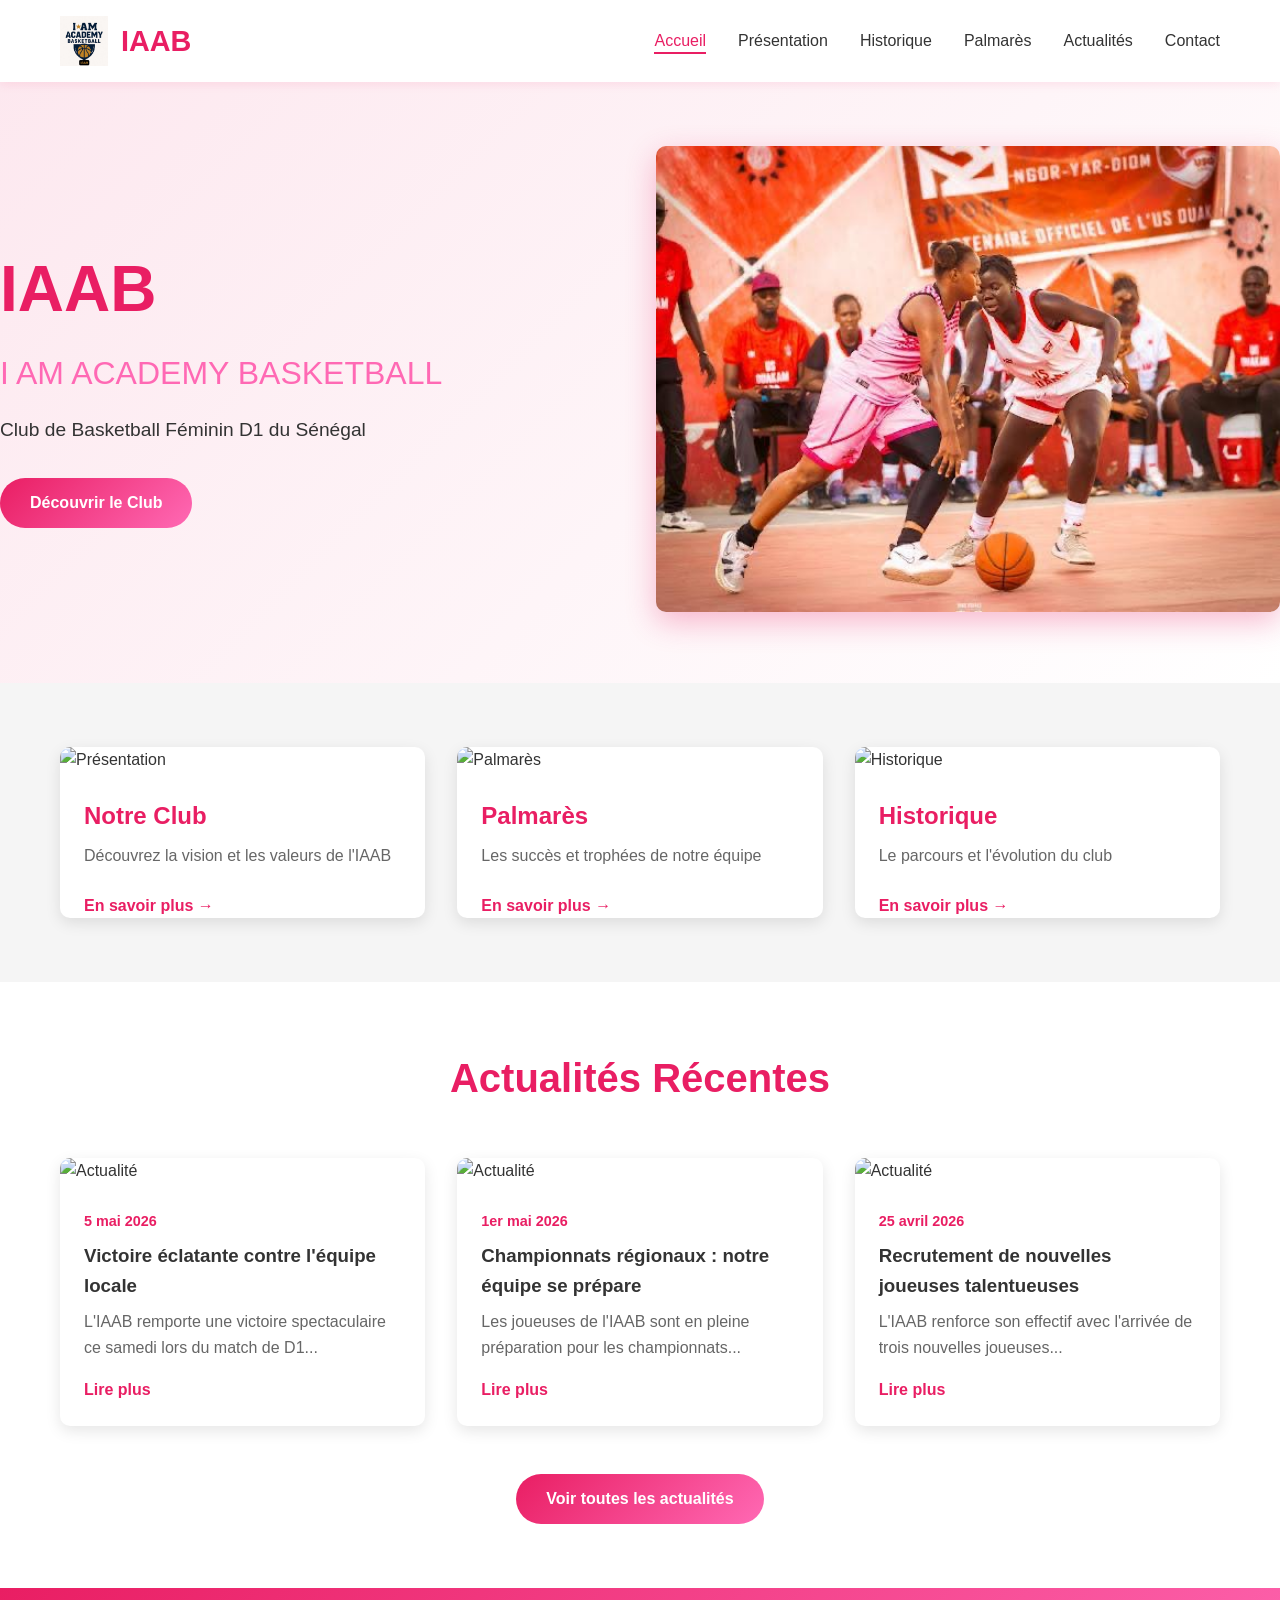
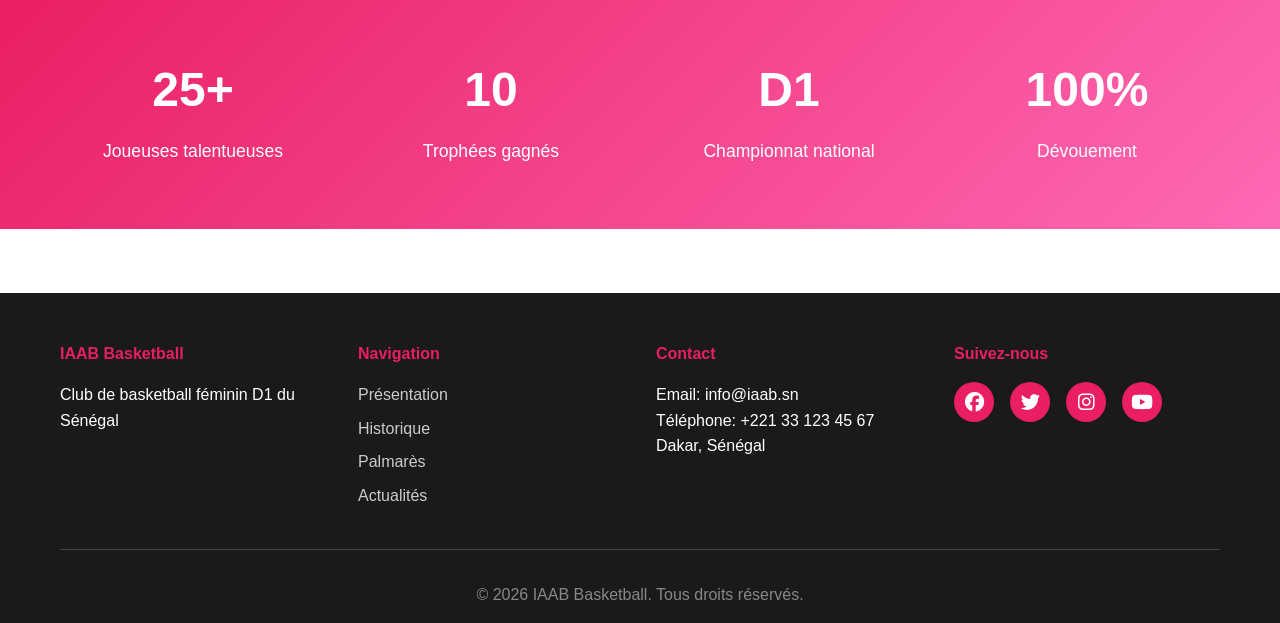
==== index.html @ fb7c8431 "premier commit" ====
<!DOCTYPE html>
<html lang="fr">
<head>
    <meta charset="UTF-8">
    <meta name="viewport" content="width=device-width, initial-scale=1.0">
    <title>IAAB - I AM ACADEMY BASKETBALL | Club D1 Féminin Sénégal</title>
    <link rel="stylesheet" href="styles.css">
    <link rel="stylesheet" href="https://cdnjs.cloudflare.com/ajax/libs/font-awesome/6.4.0/css/all.min.css">
</head>
<body>
    <!-- Navigation -->
    <nav class="navbar">
        <div class="container nav-container">
            <div class="logo">
                
                <img src="logo.jpg" alt="Basketball féminin">
                <span>IAAB</span>
            </div>
            <ul class="nav-menu">
                <li><a href="index.html" class="active">Accueil</a></li>
                <li><a href="presentation.html">Présentation</a></li>
                <li><a href="historique.html">Historique</a></li>
                <li><a href="palmares.html">Palmarès</a></li>
                <li><a href="actualites.html">Actualités</a></li>
                <li><a href="contact.html">Contact</a></li>
            </ul>
            <div class="hamburger">
                <span></span>
                <span></span>
                <span></span>
            </div>
        </div>
    </nav>

    <!-- Hero Section -->
    <section class="hero">
        <div class="hero-content">
            <h1>IAAB</h1>
            <h2>I AM ACADEMY BASKETBALL</h2>
            <p>Club de Basketball Féminin D1 du Sénégal</p>
            <a href="presentation.html" class="cta-button">Découvrir le Club</a>
        </div>
        <div class="hero-image">
            <img src="image1.jpg" alt="Basketball féminin">
        </div>
    </section>

    <!-- Featured Sections -->
    <section class="featured">
        <div class="container">
            <div class="featured-grid">
                <div class="featured-card">
                    <img src="https://images.unsplash.com/photo-1570498319843-5ebf922a5d91?w=400&h=300&fit=crop" alt="Présentation">
                    <h3>Notre Club</h3>
                    <p>Découvrez la vision et les valeurs de l'IAAB</p>
                    <a href="presentation.html">En savoir plus →</a>
                </div>
                <div class="featured-card">
                    <img src="https://images.unsplash.com/photo-1461344755519-15cda519c87f?w=400&h=300&fit=crop" alt="Palmarès">
                    <h3>Palmarès</h3>
                    <p>Les succès et trophées de notre équipe</p>
                    <a href="palmares.html">En savoir plus →</a>
                </div>
                <div class="featured-card">
                    <img src="https://images.unsplash.com/photo-1534438327276-14e5300c3a48?w=400&h=300&fit=crop" alt="Historique">
                    <h3>Historique</h3>
                    <p>Le parcours et l'évolution du club</p>
                    <a href="historique.html">En savoir plus →</a>
                </div>
            </div>
        </div>
    </section>

    <!-- Latest News -->
    <section class="news-preview">
        <div class="container">
            <h2>Actualités Récentes</h2>
            <div class="news-grid">
                <article class="news-item">
                    <img src="https://images.unsplash.com/photo-1516575334481-f410b4769d5c?w=400&h=250&fit=crop" alt="Actualité">
                    <div class="news-content">
                        <span class="news-date">5 mai 2026</span>
                        <h3>Victoire éclatante contre l'équipe locale</h3>
                        <p>L'IAAB remporte une victoire spectaculaire ce samedi lors du match de D1...</p>
                        <a href="actualites.html">Lire plus</a>
                    </div>
                </article>
                <article class="news-item">
                    <img src="https://images.unsplash.com/photo-1516575488500-9c4ff6a7fdb0?w=400&h=250&fit=crop" alt="Actualité">
                    <div class="news-content">
                        <span class="news-date">1er mai 2026</span>
                        <h3>Championnats régionaux : notre équipe se prépare</h3>
                        <p>Les joueuses de l'IAAB sont en pleine préparation pour les championnats...</p>
                        <a href="actualites.html">Lire plus</a>
                    </div>
                </article>
                <article class="news-item">
                    <img src="https://images.unsplash.com/photo-1514432324607-2e467f4af445?w=400&h=250&fit=crop" alt="Actualité">
                    <div class="news-content">
                        <span class="news-date">25 avril 2026</span>
                        <h3>Recrutement de nouvelles joueuses talentueuses</h3>
                        <p>L'IAAB renforce son effectif avec l'arrivée de trois nouvelles joueuses...</p>
                        <a href="actualites.html">Lire plus</a>
                    </div>
                </article>
            </div>
            <div class="view-all">
                <a href="actualites.html" class="cta-button">Voir toutes les actualités</a>
            </div>
        </div>
    </section>

    <!-- Stats Section -->
    <section class="stats">
        <div class="container">
            <div class="stats-grid">
                <div class="stat-item">
                    <h3>25+</h3>
                    <p>Joueuses talentueuses</p>
                </div>
                <div class="stat-item">
                    <h3>10</h3>
                    <p>Trophées gagnés</p>
                </div>
                <div class="stat-item">
                    <h3>D1</h3>
                    <p>Championnat national</p>
                </div>
                <div class="stat-item">
                    <h3>100%</h3>
                    <p>Dévouement</p>
                </div>
            </div>
        </div>
    </section>

    <!-- Footer -->
    <footer class="footer">
        <div class="container">
            <div class="footer-content">
                <div class="footer-section">
                    <h4>IAAB Basketball</h4>
                    <p>Club de basketball féminin D1 du Sénégal</p>
                </div>
                <div class="footer-section">
                    <h4>Navigation</h4>
                    <ul>
                        <li><a href="presentation.html">Présentation</a></li>
                        <li><a href="historique.html">Historique</a></li>
                        <li><a href="palmares.html">Palmarès</a></li>
                        <li><a href="actualites.html">Actualités</a></li>
                    </ul>
                </div>
                <div class="footer-section">
                    <h4>Contact</h4>
                    <p>Email: info@iaab.sn</p>
                    <p>Téléphone: +221 33 123 45 67</p>
                    <p>Dakar, Sénégal</p>
                </div>
                <div class="footer-section">
                    <h4>Suivez-nous</h4>
                    <div class="social-links">
                        <a href="#"><i class="fab fa-facebook"></i></a>
                        <a href="#"><i class="fab fa-twitter"></i></a>
                        <a href="#"><i class="fab fa-instagram"></i></a>
                        <a href="#"><i class="fab fa-youtube"></i></a>
                    </div>
                </div>
            </div>
            <div class="footer-bottom">
                <p>&copy; 2026 IAAB Basketball. Tous droits réservés.</p>
            </div>
        </div>
    </footer>

    <script src="script.js"></script>
</body>
</html>
---- styles.css ----
* {
    margin: 0;
    padding: 0;
    box-sizing: border-box;
}

:root {
    --primary-color: #E91E63;
    --secondary-color: #FF69B4;
    --dark-color: #1a1a1a;
    --light-color: #f5f5f5;
    --white: #ffffff;
    --text-color: #333;
}

body {
    font-family: 'Segoe UI', Tahoma, Geneva, Verdana, sans-serif;
    line-height: 1.6;
    color: var(--text-color);
    background-color: var(--white);
}

html {
    scroll-behavior: smooth;
}

.container {
    max-width: 1200px;
    margin: 0 auto;
    padding: 0 20px;
}

/* Navigation */
.navbar {
    background: var(--white);
    padding: 1rem 0;
    box-shadow: 0 2px 10px rgba(233, 30, 99, 0.1);
    position: sticky;
    top: 0;
    z-index: 1000;
}

.nav-container {
    display: flex;
    justify-content: space-between;
    align-items: center;
}

.logo {
    display: flex;
    align-items: center;
    gap: 0.8rem;
    font-size: 1.8rem;
    font-weight: bold;
    color: var(--primary-color);
}

.logo i {
    font-size: 2.8rem;
}

.logo img {
    height: 50px;
    width: auto;
}

.nav-menu {
    display: flex;
    list-style: none;
    gap: 2rem;
}

.nav-menu a {
    text-decoration: none;
    color: var(--text-color);
    font-weight: 500;
    transition: color 0.3s;
    position: relative;
}

.nav-menu a:hover,
.nav-menu a.active {
    color: var(--primary-color);
}

.nav-menu a::after {
    content: '';
    position: absolute;
    bottom: -5px;
    left: 0;
    width: 0;
    height: 2px;
    background: var(--primary-color);
    transition: width 0.3s;
}

.nav-menu a:hover::after,
.nav-menu a.active::after {
    width: 100%;
}

.hamburger {
    display: none;
    flex-direction: column;
    cursor: pointer;
}

.hamburger span {
    width: 25px;
    height: 3px;
    background: var(--primary-color);
    margin: 5px 0;
    transition: 0.3s;
}

/* Hero Section */
.hero {
    display: grid;
    grid-template-columns: 1fr 1fr;
    gap: 2rem;
    align-items: center;
    padding: 4rem 0;
    background: linear-gradient(135deg, rgba(233, 30, 99, 0.1) 0%, rgba(255, 255, 255, 1) 100%);
    min-height: 600px;
}

.hero-content h1 {
    font-size: 4rem;
    color: var(--primary-color);
    margin-bottom: 0.5rem;
}

.hero-content h2 {
    font-size: 2rem;
    color: var(--secondary-color);
    margin-bottom: 1rem;
    font-weight: 300;
}

.hero-content p {
    font-size: 1.2rem;
    color: var(--text-color);
    margin-bottom: 2rem;
}

.hero-image img {
    width: 100%;
    height: auto;
    border-radius: 10px;
    box-shadow: 0 10px 30px rgba(233, 30, 99, 0.3);
}

.cta-button {
    display: inline-block;
    padding: 12px 30px;
    background: linear-gradient(135deg, var(--primary-color), var(--secondary-color));
    color: var(--white);
    text-decoration: none;
    border-radius: 50px;
    font-weight: bold;
    transition: transform 0.3s, box-shadow 0.3s;
    border: none;
    cursor: pointer;
}

.cta-button:hover {
    transform: translateY(-3px);
    box-shadow: 0 10px 25px rgba(233, 30, 99, 0.4);
}

/* Featured Section */
.featured {
    padding: 4rem 0;
    background-color: var(--light-color);
}

.featured-grid {
    display: grid;
    grid-template-columns: repeat(auto-fit, minmax(300px, 1fr));
    gap: 2rem;
}

.featured-card {
    background: var(--white);
    border-radius: 10px;
    overflow: hidden;
    box-shadow: 0 5px 15px rgba(0, 0, 0, 0.1);
    transition: transform 0.3s, box-shadow 0.3s;
}

.featured-card:hover {
    transform: translateY(-10px);
    box-shadow: 0 15px 30px rgba(233, 30, 99, 0.2);
}

.featured-card img {
    width: 100%;
    height: 250px;
    object-fit: cover;
}

.featured-card h3 {
    padding: 1.5rem 1.5rem 0.5rem;
    color: var(--primary-color);
    font-size: 1.5rem;
}

.featured-card p {
    padding: 0 1.5rem;
    color: #666;
}

.featured-card a {
    display: inline-block;
    padding: 1.5rem 1.5rem 0;
    color: var(--primary-color);
    text-decoration: none;
    font-weight: bold;
    transition: color 0.3s;
}

.featured-card a:hover {
    color: var(--secondary-color);
}

/* News Section */
.news-preview {
    padding: 4rem 0;
}

.news-preview h2 {
    text-align: center;
    font-size: 2.5rem;
    color: var(--primary-color);
    margin-bottom: 3rem;
}

.news-grid {
    display: grid;
    grid-template-columns: repeat(auto-fit, minmax(320px, 1fr));
    gap: 2rem;
    margin-bottom: 3rem;
}

.news-item {
    background: var(--white);
    border-radius: 10px;
    overflow: hidden;
    box-shadow: 0 5px 15px rgba(0, 0, 0, 0.1);
    transition: transform 0.3s;
}

.news-item:hover {
    transform: translateY(-5px);
}

.news-item img {
    width: 100%;
    height: 200px;
    object-fit: cover;
}

.news-content {
    padding: 1.5rem;
}

.news-date {
    color: var(--primary-color);
    font-weight: bold;
    font-size: 0.9rem;
}

.news-item h3 {
    margin: 0.5rem 0;
    color: var(--text-color);
}

.news-item p {
    color: #666;
    margin-bottom: 1rem;
}

.news-item a {
    color: var(--primary-color);
    text-decoration: none;
    font-weight: bold;
    transition: color 0.3s;
}

.news-item a:hover {
    color: var(--secondary-color);
}

.view-all {
    text-align: center;
}

/* Stats Section */
.stats {
    background: linear-gradient(135deg, var(--primary-color), var(--secondary-color));
    color: var(--white);
    padding: 4rem 0;
}

.stats-grid {
    display: grid;
    grid-template-columns: repeat(auto-fit, minmax(200px, 1fr));
    gap: 2rem;
    text-align: center;
}

.stat-item h3 {
    font-size: 3rem;
    margin-bottom: 0.5rem;
}

.stat-item p {
    font-size: 1.1rem;
}

/* Footer */
.footer {
    background: var(--dark-color);
    color: var(--white);
    padding: 3rem 0 1rem;
    margin-top: 4rem;
}

.footer-content {
    display: grid;
    grid-template-columns: repeat(auto-fit, minmax(250px, 1fr));
    gap: 2rem;
    margin-bottom: 2rem;
}

.footer-section h4 {
    color: var(--primary-color);
    margin-bottom: 1rem;
}

.footer-section ul {
    list-style: none;
}

.footer-section ul li {
    margin-bottom: 0.5rem;
}

.footer-section a {
    color: #ccc;
    text-decoration: none;
    transition: color 0.3s;
}

.footer-section a:hover {
    color: var(--primary-color);
}

.social-links {
    display: flex;
    gap: 1rem;
}

.social-links a {
    display: inline-flex;
    align-items: center;
    justify-content: center;
    width: 40px;
    height: 40px;
    background: var(--primary-color);
    border-radius: 50%;
    color: var(--white);
    font-size: 1.2rem;
}

.footer-bottom {
    border-top: 1px solid #444;
    padding-top: 2rem;
    text-align: center;
    color: #888;
}

/* Generic Page Styles */
.page-header {
    background: linear-gradient(135deg, var(--primary-color), var(--secondary-color));
    color: var(--white);
    padding: 4rem 0;
    text-align: center;
}

.page-header h1 {
    font-size: 3rem;
    margin-bottom: 1rem;
}

.page-header p {
    font-size: 1.2rem;
}

.page-content {
    padding: 3rem 0;
    max-width: 1000px;
    margin: 0 auto;
}

.section-title {
    color: var(--primary-color);
    font-size: 2.5rem;
    margin-bottom: 2rem;
    text-align: center;
}

.section-subtitle {
    color: var(--secondary-color);
    font-size: 1.5rem;
    margin: 2rem 0 1rem;
}

/* Contact Form */
.form-group {
    margin-bottom: 1.5rem;
}

.form-group label {
    display: block;
    margin-bottom: 0.5rem;
    color: var(--primary-color);
    font-weight: bold;
}

.form-group input,
.form-group textarea {
    width: 100%;
    padding: 10px 15px;
    border: 2px solid #ddd;
    border-radius: 5px;
    font-family: inherit;
    font-size: 1rem;
    transition: border-color 0.3s;
}

.form-group input:focus,
.form-group textarea:focus {
    outline: none;
    border-color: var(--primary-color);
}

.form-group textarea {
    resize: vertical;
    min-height: 150px;
}

/* Table */
.table {
    width: 100%;
    border-collapse: collapse;
    margin: 2rem 0;
    box-shadow: 0 2px 5px rgba(0, 0, 0, 0.1);
}

.table th {
    background: var(--primary-color);
    color: var(--white);
    padding: 1rem;
    text-align: left;
}

.table td {
    padding: 1rem;
    border-bottom: 1px solid #ddd;
}

.table tr:hover {
    background-color: rgba(233, 30, 99, 0.05);
}

/* Responsive */
@media (max-width: 768px) {
    .hamburger {
        display: flex;
    }

    .nav-menu {
        position: absolute;
        left: -100%;
        top: 70px;
        flex-direction: column;
        background-color: var(--white);
        width: 100%;
        text-align: center;
        transition: 0.3s;
        box-shadow: 0 10px 27px rgba(0, 0, 0, 0.05);
        gap: 0;
    }

    .nav-menu.active {
        left: 0;
    }

    .nav-menu a {
        display: block;
        padding: 2rem 0;
        border-bottom: 1px solid #eee;
    }

    .hero {
        grid-template-columns: 1fr;
        padding: 2rem 0;
    }

    .hero-content h1 {
        font-size: 2.5rem;
    }

    .hero-content h2 {
        font-size: 1.5rem;
    }

    .page-header h1 {
        font-size: 2rem;
    }

    .featured-grid,
    .news-grid,
    .stats-grid {
        grid-template-columns: 1fr;
    }

    .footer-content {
        grid-template-columns: 1fr;
    }
}
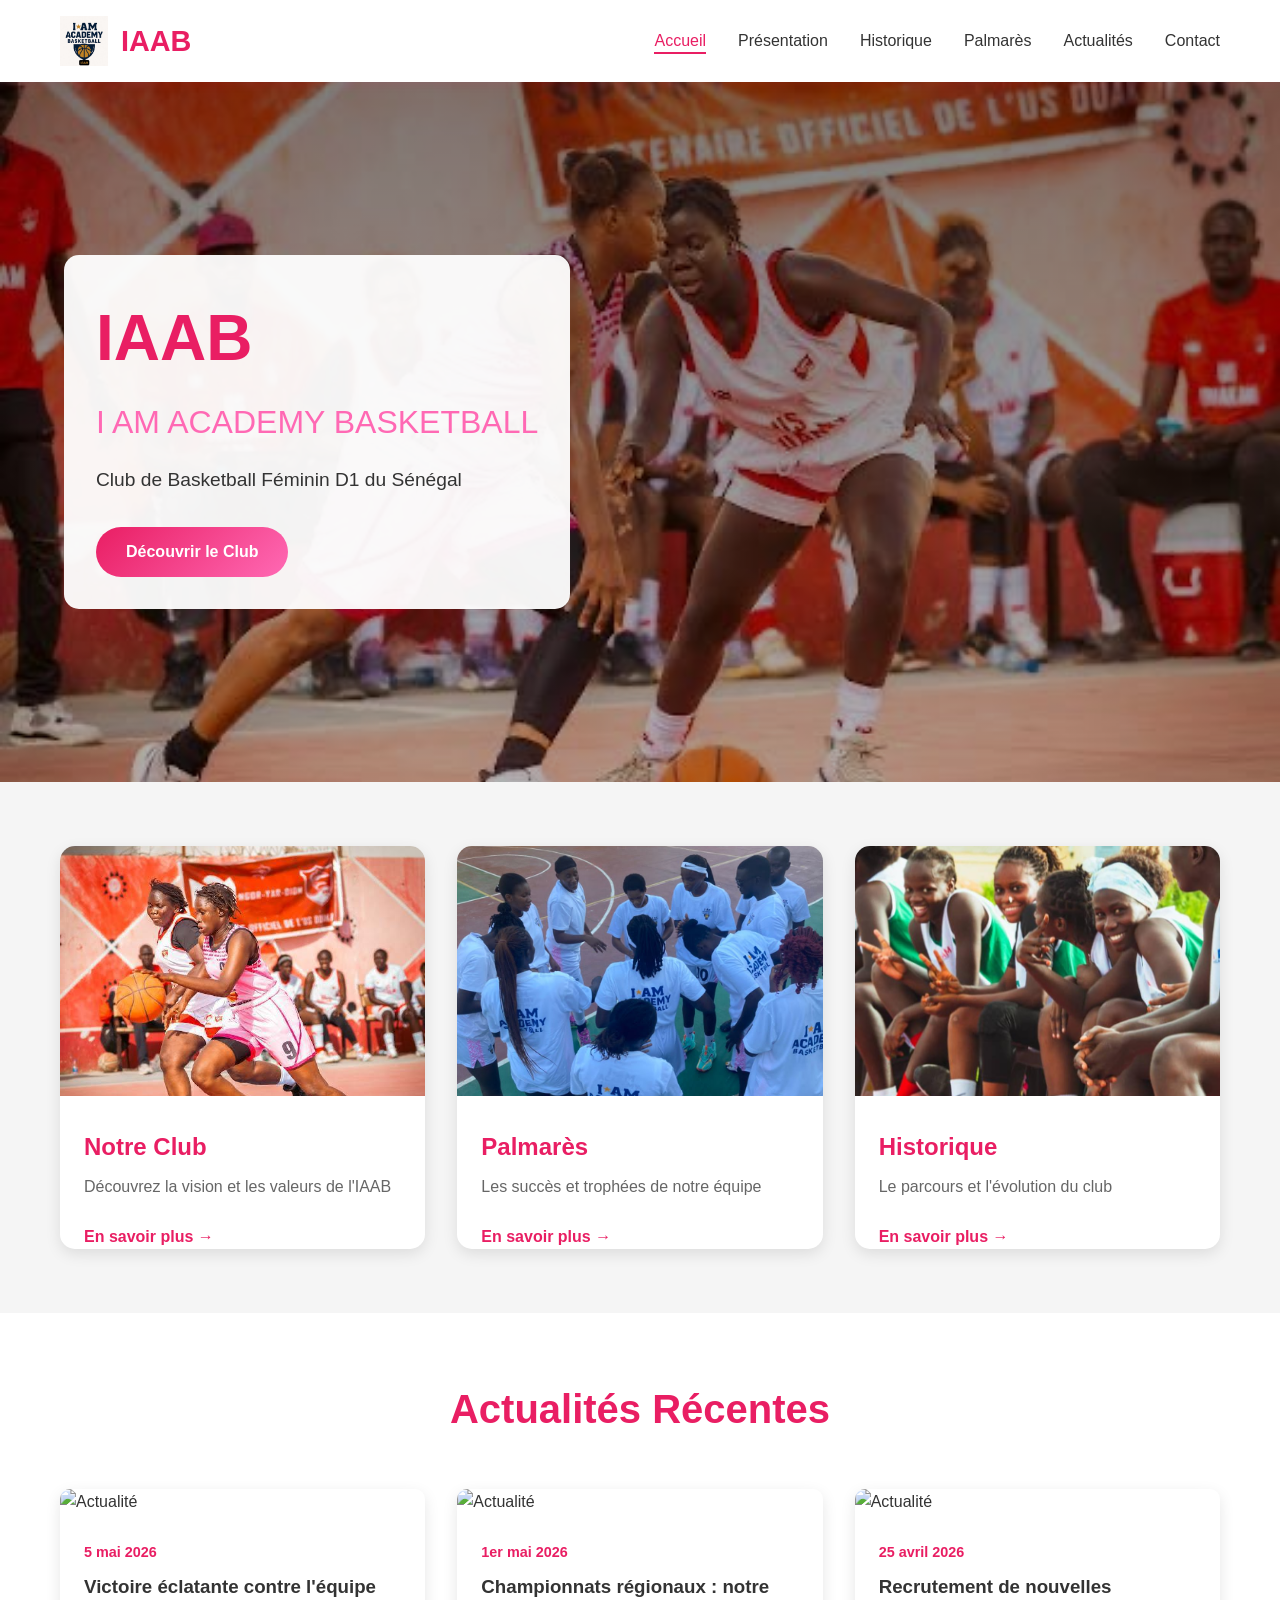
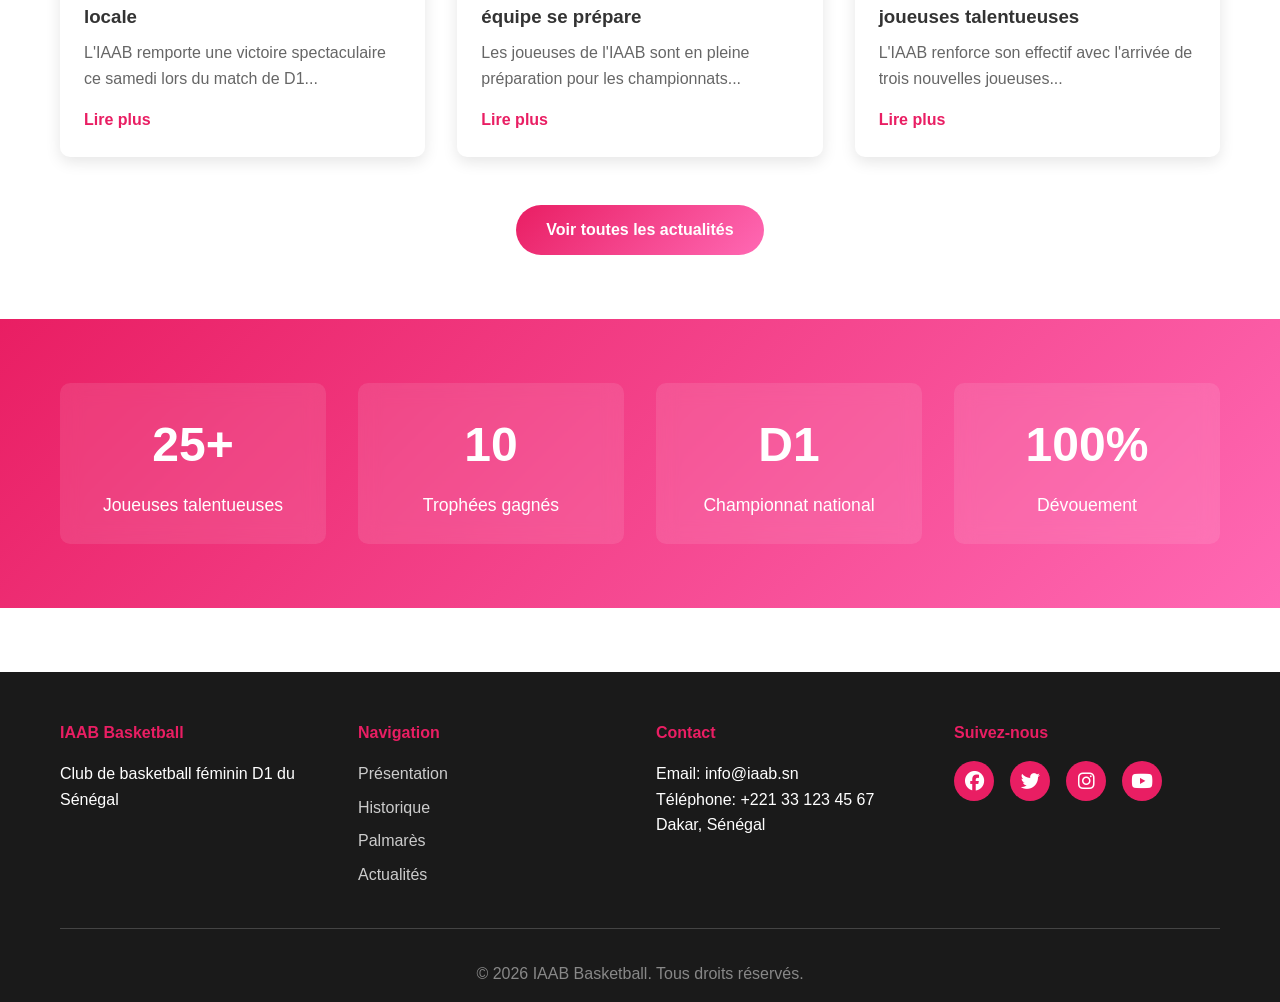
==== commit 4321e343: "premier" ====
--- a/index.html
+++ b/index.html
@@ -9,6 +9,7 @@
 </head>
 <body>
     <!-- Navigation -->
+
     <nav class="navbar">
         <div class="container nav-container">
             <div class="logo">
@@ -40,29 +41,26 @@
             <p>Club de Basketball Féminin D1 du Sénégal</p>
             <a href="presentation.html" class="cta-button">Découvrir le Club</a>
         </div>
-        <div class="hero-image">
-            <img src="image1.jpg" alt="Basketball féminin">
-        </div>
     </section>
 
     <!-- Featured Sections -->
     <section class="featured">
         <div class="container">
             <div class="featured-grid">
-                <div class="featured-card">
-                    <img src="https://images.unsplash.com/photo-1570498319843-5ebf922a5d91?w=400&h=300&fit=crop" alt="Présentation">
+                <div class="featured-card fade-in">
+                    <img src="image3.jpeg" alt="Présentation">
                     <h3>Notre Club</h3>
                     <p>Découvrez la vision et les valeurs de l'IAAB</p>
                     <a href="presentation.html">En savoir plus →</a>
                 </div>
-                <div class="featured-card">
-                    <img src="https://images.unsplash.com/photo-1461344755519-15cda519c87f?w=400&h=300&fit=crop" alt="Palmarès">
+                <div class="featured-card fade-in delay-1">
+                    <img src="image6.jpeg" alt="Palmarès">
                     <h3>Palmarès</h3>
                     <p>Les succès et trophées de notre équipe</p>
                     <a href="palmares.html">En savoir plus →</a>
                 </div>
-                <div class="featured-card">
-                    <img src="https://images.unsplash.com/photo-1534438327276-14e5300c3a48?w=400&h=300&fit=crop" alt="Historique">
+                <div class="featured-card fade-in delay-2">
+                    <img src="image5.jpeg" alt="Historique">
                     <h3>Historique</h3>
                     <p>Le parcours et l'évolution du club</p>
                     <a href="historique.html">En savoir plus →</a>
@@ -74,9 +72,9 @@
     <!-- Latest News -->
     <section class="news-preview">
         <div class="container">
-            <h2>Actualités Récentes</h2>
+            <h2 class="fade-in">Actualités Récentes</h2>
             <div class="news-grid">
-                <article class="news-item">
+                <article class="news-item fade-in">
                     <img src="https://images.unsplash.com/photo-1516575334481-f410b4769d5c?w=400&h=250&fit=crop" alt="Actualité">
                     <div class="news-content">
                         <span class="news-date">5 mai 2026</span>
@@ -85,7 +83,7 @@
                         <a href="actualites.html">Lire plus</a>
                     </div>
                 </article>
-                <article class="news-item">
+                <article class="news-item fade-in delay-1">
                     <img src="https://images.unsplash.com/photo-1516575488500-9c4ff6a7fdb0?w=400&h=250&fit=crop" alt="Actualité">
                     <div class="news-content">
                         <span class="news-date">1er mai 2026</span>
@@ -94,7 +92,7 @@
                         <a href="actualites.html">Lire plus</a>
                     </div>
                 </article>
-                <article class="news-item">
+                <article class="news-item fade-in delay-2">
                     <img src="https://images.unsplash.com/photo-1514432324607-2e467f4af445?w=400&h=250&fit=crop" alt="Actualité">
                     <div class="news-content">
                         <span class="news-date">25 avril 2026</span>
@@ -104,7 +102,7 @@
                     </div>
                 </article>
             </div>
-            <div class="view-all">
+            <div class="view-all fade-in delay-3">
                 <a href="actualites.html" class="cta-button">Voir toutes les actualités</a>
             </div>
         </div>
@@ -114,19 +112,19 @@
     <section class="stats">
         <div class="container">
             <div class="stats-grid">
-                <div class="stat-item">
+                <div class="stat-item fade-in">
                     <h3>25+</h3>
                     <p>Joueuses talentueuses</p>
                 </div>
-                <div class="stat-item">
+                <div class="stat-item fade-in delay-1">
                     <h3>10</h3>
                     <p>Trophées gagnés</p>
                 </div>
-                <div class="stat-item">
+                <div class="stat-item fade-in delay-2">
                     <h3>D1</h3>
                     <p>Championnat national</p>
                 </div>
-                <div class="stat-item">
+                <div class="stat-item fade-in delay-3">
                     <h3>100%</h3>
                     <p>Dévouement</p>
                 </div>
--- a/styles.css
+++ b/styles.css
@@ -11,7 +11,34 @@
     --light-color: #f5f5f5;
     --white: #ffffff;
     --text-color: #333;
-}
+    --transition: all 0.3s ease;
+}
+
+/* Animations */
+@keyframes fadeInUp {
+    from {
+        opacity: 0;
+        transform: translateY(30px);
+    }
+    to {
+        opacity: 1;
+        transform: translateY(0);
+    }
+}
+
+@keyframes float {
+    0%, 100% { transform: translateY(0); }
+    50% { transform: translateY(-10px); }
+}
+
+.fade-in {
+    opacity: 0;
+    animation: fadeInUp 0.8s ease forwards;
+}
+
+.delay-1 { animation-delay: 0.1s; }
+.delay-2 { animation-delay: 0.2s; }
+.delay-3 { animation-delay: 0.3s; }
 
 body {
     font-family: 'Segoe UI', Tahoma, Geneva, Verdana, sans-serif;
@@ -105,29 +132,51 @@
     cursor: pointer;
 }
 
+.hamburger.active span:nth-child(1) {
+    transform: rotate(45deg) translate(5px, 5px);
+}
+
+.hamburger.active span:nth-child(2) {
+    opacity: 0;
+}
+
+.hamburger.active span:nth-child(3) {
+    transform: rotate(-45deg) translate(5px, -5px);
+}
+
 .hamburger span {
     width: 25px;
     height: 3px;
     background: var(--primary-color);
     margin: 5px 0;
-    transition: 0.3s;
+    transition: all 0.3s ease;
 }
 
 /* Hero Section */
 .hero {
-    display: grid;
-    grid-template-columns: 1fr 1fr;
-    gap: 2rem;
+    display: flex;
     align-items: center;
-    padding: 4rem 0;
-    background: linear-gradient(135deg, rgba(233, 30, 99, 0.1) 0%, rgba(255, 255, 255, 1) 100%);
-    min-height: 600px;
+    justify-content: flex-start;
+    padding: 6rem 0;
+    background: linear-gradient(rgba(0, 0, 0, 0.5), rgba(0, 0, 0, 0.3)), url('image1.jpg') center/cover no-repeat;
+    min-height: 700px;
+    position: relative;
+}
+
+.hero-content {
+    max-width: 600px;
+    padding: 2rem;
+    background: rgba(255, 255, 255, 0.95);
+    border-radius: 15px;
+    margin-left: 4rem;
 }
 
 .hero-content h1 {
     font-size: 4rem;
     color: var(--primary-color);
     margin-bottom: 0.5rem;
+    position: relative;
+    z-index: 1;
 }
 
 .hero-content h2 {
@@ -135,12 +184,16 @@
     color: var(--secondary-color);
     margin-bottom: 1rem;
     font-weight: 300;
+    position: relative;
+    z-index: 1;
 }
 
 .hero-content p {
     font-size: 1.2rem;
     color: var(--text-color);
     margin-bottom: 2rem;
+    position: relative;
+    z-index: 1;
 }
 
 .hero-image img {
@@ -182,15 +235,16 @@
 
 .featured-card {
     background: var(--white);
-    border-radius: 10px;
+    border-radius: 15px;
     overflow: hidden;
     box-shadow: 0 5px 15px rgba(0, 0, 0, 0.1);
-    transition: transform 0.3s, box-shadow 0.3s;
+    transition: var(--transition);
+    transform: translateY(0);
 }
 
 .featured-card:hover {
     transform: translateY(-10px);
-    box-shadow: 0 15px 30px rgba(233, 30, 99, 0.2);
+    box-shadow: 0 20px 40px rgba(233, 30, 99, 0.25);
 }
 
 .featured-card img {
@@ -312,10 +366,18 @@
 .stat-item h3 {
     font-size: 3rem;
     margin-bottom: 0.5rem;
+    animation: fadeInUp 1s ease forwards;
 }
 
 .stat-item p {
     font-size: 1.1rem;
+}
+
+.stat-item {
+    padding: 1.5rem;
+    background: rgba(255, 255, 255, 0.1);
+    border-radius: 10px;
+    backdrop-filter: blur(10px);
 }
 
 /* Footer */
@@ -380,6 +442,38 @@
     color: #888;
 }
 
+/* Back to Top Button */
+.back-to-top {
+    position: fixed;
+    bottom: 30px;
+    right: 30px;
+    background: linear-gradient(135deg, var(--primary-color), var(--secondary-color));
+    color: var(--white);
+    width: 50px;
+    height: 50px;
+    border-radius: 50%;
+    display: flex;
+    align-items: center;
+    justify-content: center;
+    text-decoration: none;
+    font-size: 1.2rem;
+    opacity: 0;
+    visibility: hidden;
+    transition: var(--transition);
+    z-index: 1000;
+    box-shadow: 0 5px 15px rgba(233, 30, 99, 0.3);
+}
+
+.back-to-top.active {
+    opacity: 1;
+    visibility: visible;
+}
+
+.back-to-top:hover {
+    transform: translateY(-5px);
+    box-shadow: 0 10px 25px rgba(233, 30, 99, 0.4);
+}
+
 /* Generic Page Styles */
 .page-header {
     background: linear-gradient(135deg, var(--primary-color), var(--secondary-color));
@@ -488,7 +582,7 @@
         background-color: var(--white);
         width: 100%;
         text-align: center;
-        transition: 0.3s;
+        transition: var(--transition);
         box-shadow: 0 10px 27px rgba(0, 0, 0, 0.05);
         gap: 0;
     }
@@ -497,15 +591,34 @@
         left: 0;
     }
 
+    .nav-menu li {
+        opacity: 0;
+        transform: translateY(-20px);
+        transition: var(--transition);
+    }
+
+    .nav-menu.active li {
+        opacity: 1;
+        transform: translateY(0);
+    }
+
+    .nav-menu.active li:nth-child(1) { transition-delay: 0.1s; }
+    .nav-menu.active li:nth-child(2) { transition-delay: 0.15s; }
+    .nav-menu.active li:nth-child(3) { transition-delay: 0.2s; }
+    .nav-menu.active li:nth-child(4) { transition-delay: 0.25s; }
+    .nav-menu.active li:nth-child(5) { transition-delay: 0.3s; }
+    .nav-menu.active li:nth-child(6) { transition-delay: 0.35s; }
+
     .nav-menu a {
         display: block;
-        padding: 2rem 0;
+        padding: 1.5rem 0;
         border-bottom: 1px solid #eee;
     }
 
     .hero {
         grid-template-columns: 1fr;
         padding: 2rem 0;
+        text-align: center;
     }
 
     .hero-content h1 {
@@ -529,4 +642,12 @@
     .footer-content {
         grid-template-columns: 1fr;
     }
-}
+
+    .stats {
+        padding: 3rem 0;
+    }
+
+    .stat-item h3 {
+        font-size: 2.5rem;
+    }
+}
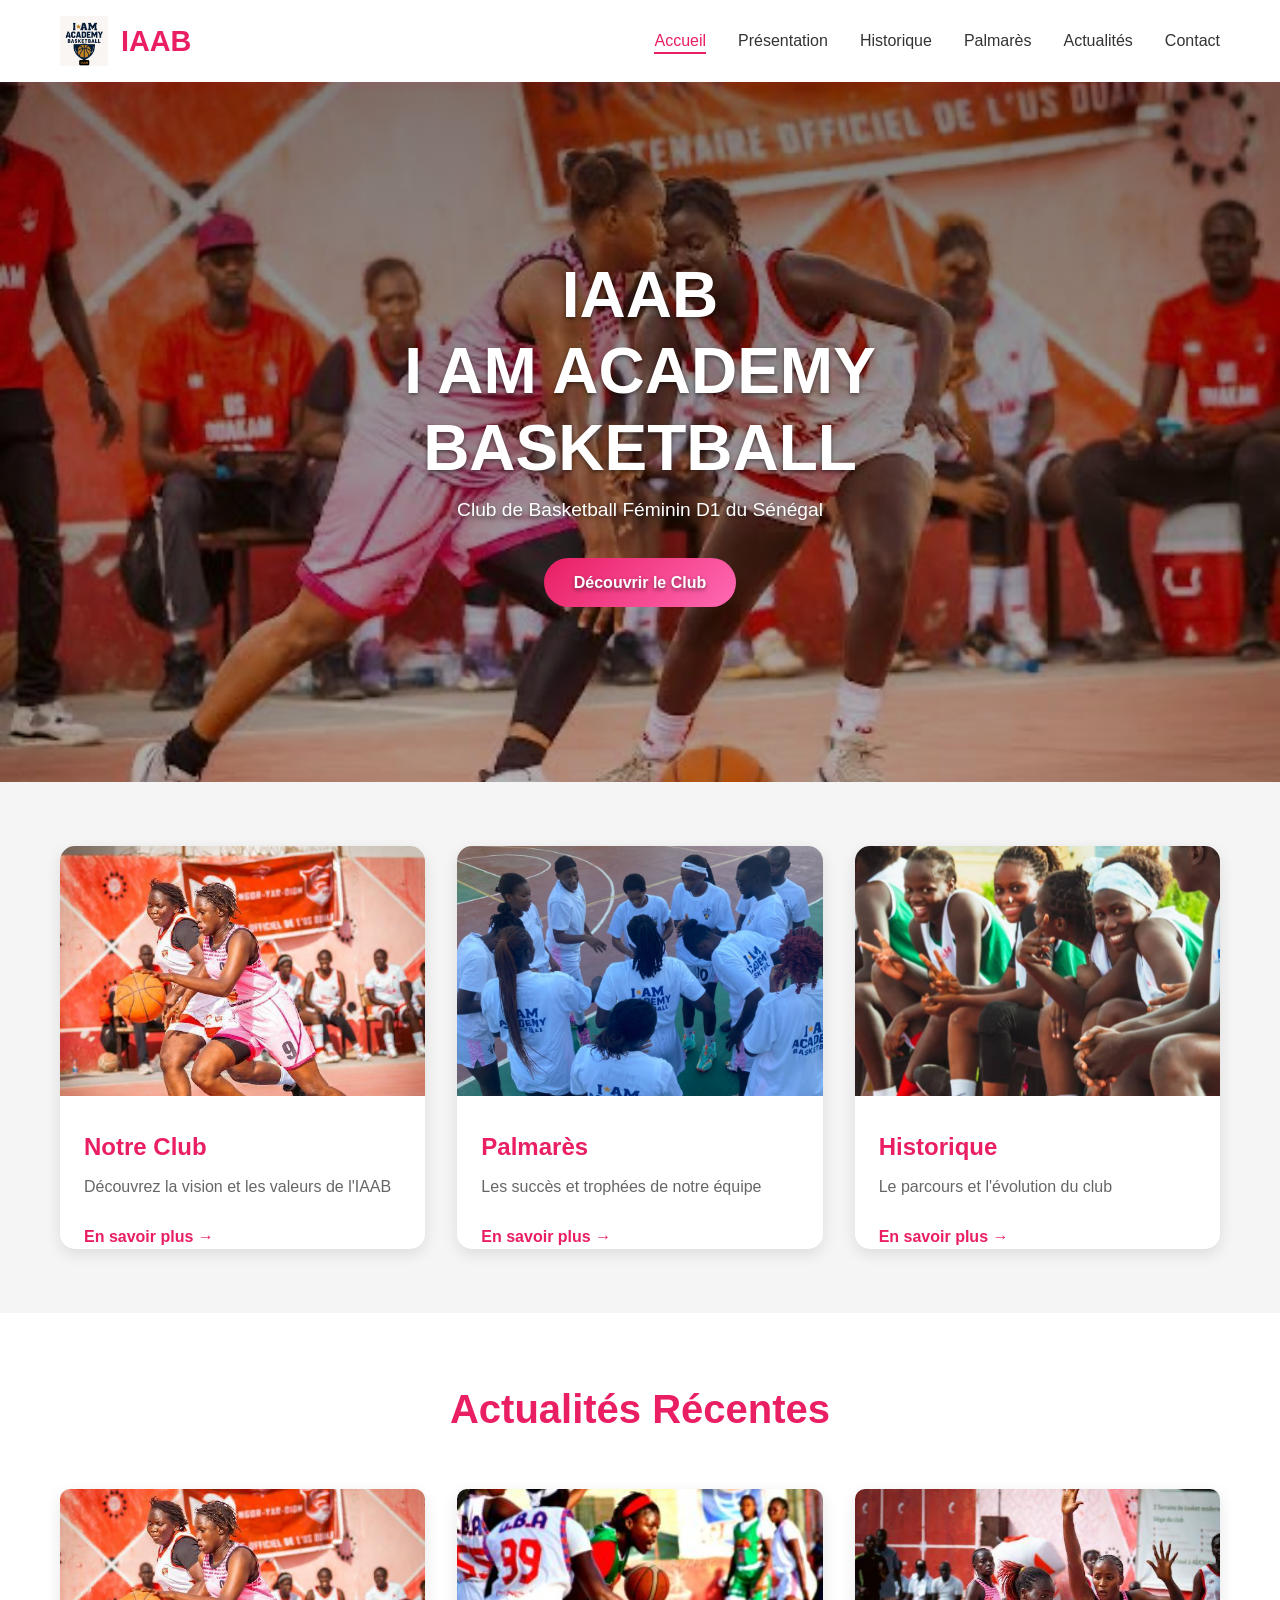
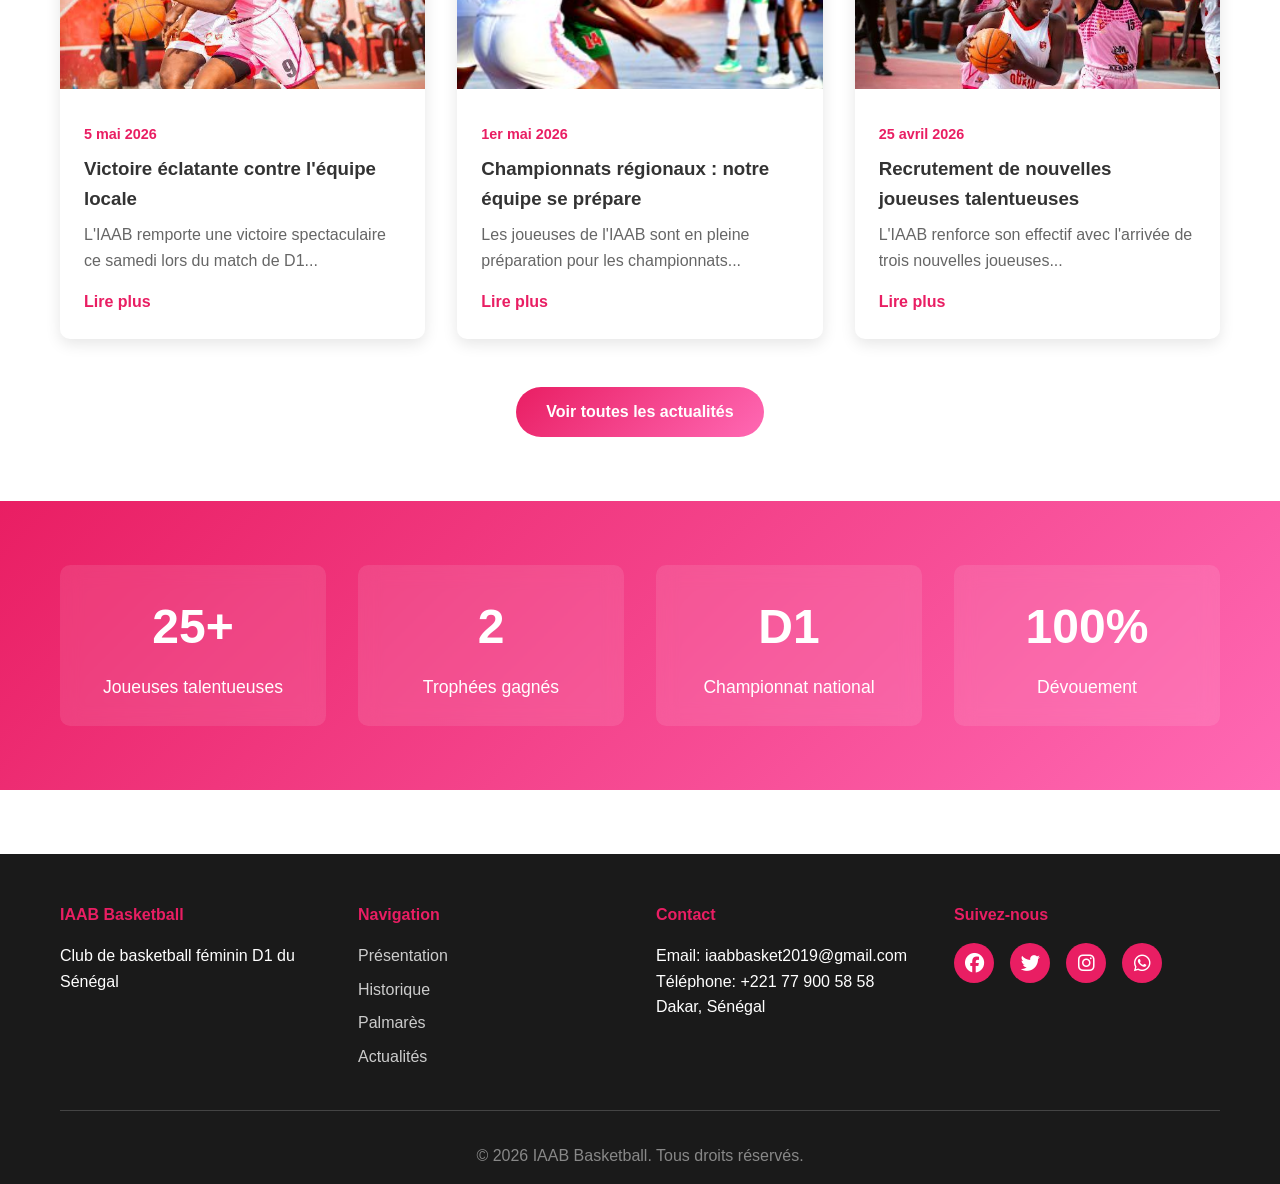
==== commit fa1f82c0: "premieeee" ====
--- a/index.html
+++ b/index.html
@@ -1,10 +1,11 @@
-<!DOCTYPE html>
+﻿<!DOCTYPE html>
 <html lang="fr">
 <head>
     <meta charset="UTF-8">
     <meta name="viewport" content="width=device-width, initial-scale=1.0">
     <title>IAAB - I AM ACADEMY BASKETBALL | Club D1 Féminin Sénégal</title>
     <link rel="stylesheet" href="styles.css">
+    <link rel="icon" type="image/jpeg" href="logo.jpg">
     <link rel="stylesheet" href="https://cdnjs.cloudflare.com/ajax/libs/font-awesome/6.4.0/css/all.min.css">
 </head>
 <body>
@@ -36,8 +37,7 @@
     <!-- Hero Section -->
     <section class="hero">
         <div class="hero-content">
-            <h1>IAAB</h1>
-            <h2>I AM ACADEMY BASKETBALL</h2>
+            <h1 style="font-size: 4rem; color: #fff; text-align: center; line-height: 1.2;">IAAB<br>I AM ACADEMY BASKETBALL</h1>
             <p>Club de Basketball Féminin D1 du Sénégal</p>
             <a href="presentation.html" class="cta-button">Découvrir le Club</a>
         </div>
@@ -75,7 +75,7 @@
             <h2 class="fade-in">Actualités Récentes</h2>
             <div class="news-grid">
                 <article class="news-item fade-in">
-                    <img src="https://images.unsplash.com/photo-1516575334481-f410b4769d5c?w=400&h=250&fit=crop" alt="Actualité">
+                    <img src="image3.jpeg" alt="Actualité">
                     <div class="news-content">
                         <span class="news-date">5 mai 2026</span>
                         <h3>Victoire éclatante contre l'équipe locale</h3>
@@ -84,7 +84,7 @@
                     </div>
                 </article>
                 <article class="news-item fade-in delay-1">
-                    <img src="https://images.unsplash.com/photo-1516575488500-9c4ff6a7fdb0?w=400&h=250&fit=crop" alt="Actualité">
+                    <img src="image8.jpg" alt="Actualité">
                     <div class="news-content">
                         <span class="news-date">1er mai 2026</span>
                         <h3>Championnats régionaux : notre équipe se prépare</h3>
@@ -93,7 +93,7 @@
                     </div>
                 </article>
                 <article class="news-item fade-in delay-2">
-                    <img src="https://images.unsplash.com/photo-1514432324607-2e467f4af445?w=400&h=250&fit=crop" alt="Actualité">
+                    <img src="Image2.jpeg" alt="Actualité">
                     <div class="news-content">
                         <span class="news-date">25 avril 2026</span>
                         <h3>Recrutement de nouvelles joueuses talentueuses</h3>
@@ -117,7 +117,7 @@
                     <p>Joueuses talentueuses</p>
                 </div>
                 <div class="stat-item fade-in delay-1">
-                    <h3>10</h3>
+                    <h3>2</h3>
                     <p>Trophées gagnés</p>
                 </div>
                 <div class="stat-item fade-in delay-2">
@@ -151,8 +151,8 @@
                 </div>
                 <div class="footer-section">
                     <h4>Contact</h4>
-                    <p>Email: info@iaab.sn</p>
-                    <p>Téléphone: +221 33 123 45 67</p>
+                    <p>Email: iaabbasket2019@gmail.com</p>
+                    <p>Téléphone: +221 77 900 58 58</p>
                     <p>Dakar, Sénégal</p>
                 </div>
                 <div class="footer-section">
@@ -160,8 +160,8 @@
                     <div class="social-links">
                         <a href="#"><i class="fab fa-facebook"></i></a>
                         <a href="#"><i class="fab fa-twitter"></i></a>
-                        <a href="#"><i class="fab fa-instagram"></i></a>
-                        <a href="#"><i class="fab fa-youtube"></i></a>
+                        <a href="https://www.instagram.com/i_am_academy_basketball?igsh=cjNhZDB1YXNrYnQ5&utm_source=qr"><i class="fab fa-instagram"></i></a>
+                        <a href="https://wa.me/221779005858"><i class="fab fa-whatsapp"></i></a>
                     </div>
                 </div>
             </div>
--- a/styles.css
+++ b/styles.css
@@ -156,32 +156,38 @@
 .hero {
     display: flex;
     align-items: center;
-    justify-content: flex-start;
+    justify-content: center;
     padding: 6rem 0;
     background: linear-gradient(rgba(0, 0, 0, 0.5), rgba(0, 0, 0, 0.3)), url('image1.jpg') center/cover no-repeat;
     min-height: 700px;
     position: relative;
+    text-align: center; /* Ensure all content is centered */
 }
 
 .hero-content {
     max-width: 600px;
     padding: 2rem;
-    background: rgba(255, 255, 255, 0.95);
-    border-radius: 15px;
-    margin-left: 4rem;
+    /* Remove white background for cleaner look */
+    /* background: rgba(255, 255, 255, 0.95); */
+    /* border-radius: 15px; */
+    text-align: center; /* Center text and inline elements */
+    margin: 0 auto; /* Center the block horizontally */
+    /* Add text shadow for readability over image */
+    text-shadow: 0 2px 4px rgba(0,0,0,0.5);
 }
 
 .hero-content h1 {
     font-size: 4rem;
-    color: var(--primary-color);
+    color: #fff; /* White text */
+    text-align: center;
     margin-bottom: 0.5rem;
     position: relative;
     z-index: 1;
 }
 
 .hero-content h2 {
-    font-size: 2rem;
-    color: var(--secondary-color);
+    font-size: 3.5rem;
+    color: #fff;
     margin-bottom: 1rem;
     font-weight: 300;
     position: relative;
@@ -190,7 +196,8 @@
 
 .hero-content p {
     font-size: 1.2rem;
-    color: var(--text-color);
+    color: #fff; /* White text */
+    text-align: center; /* Center the text */
     margin-bottom: 2rem;
     position: relative;
     z-index: 1;
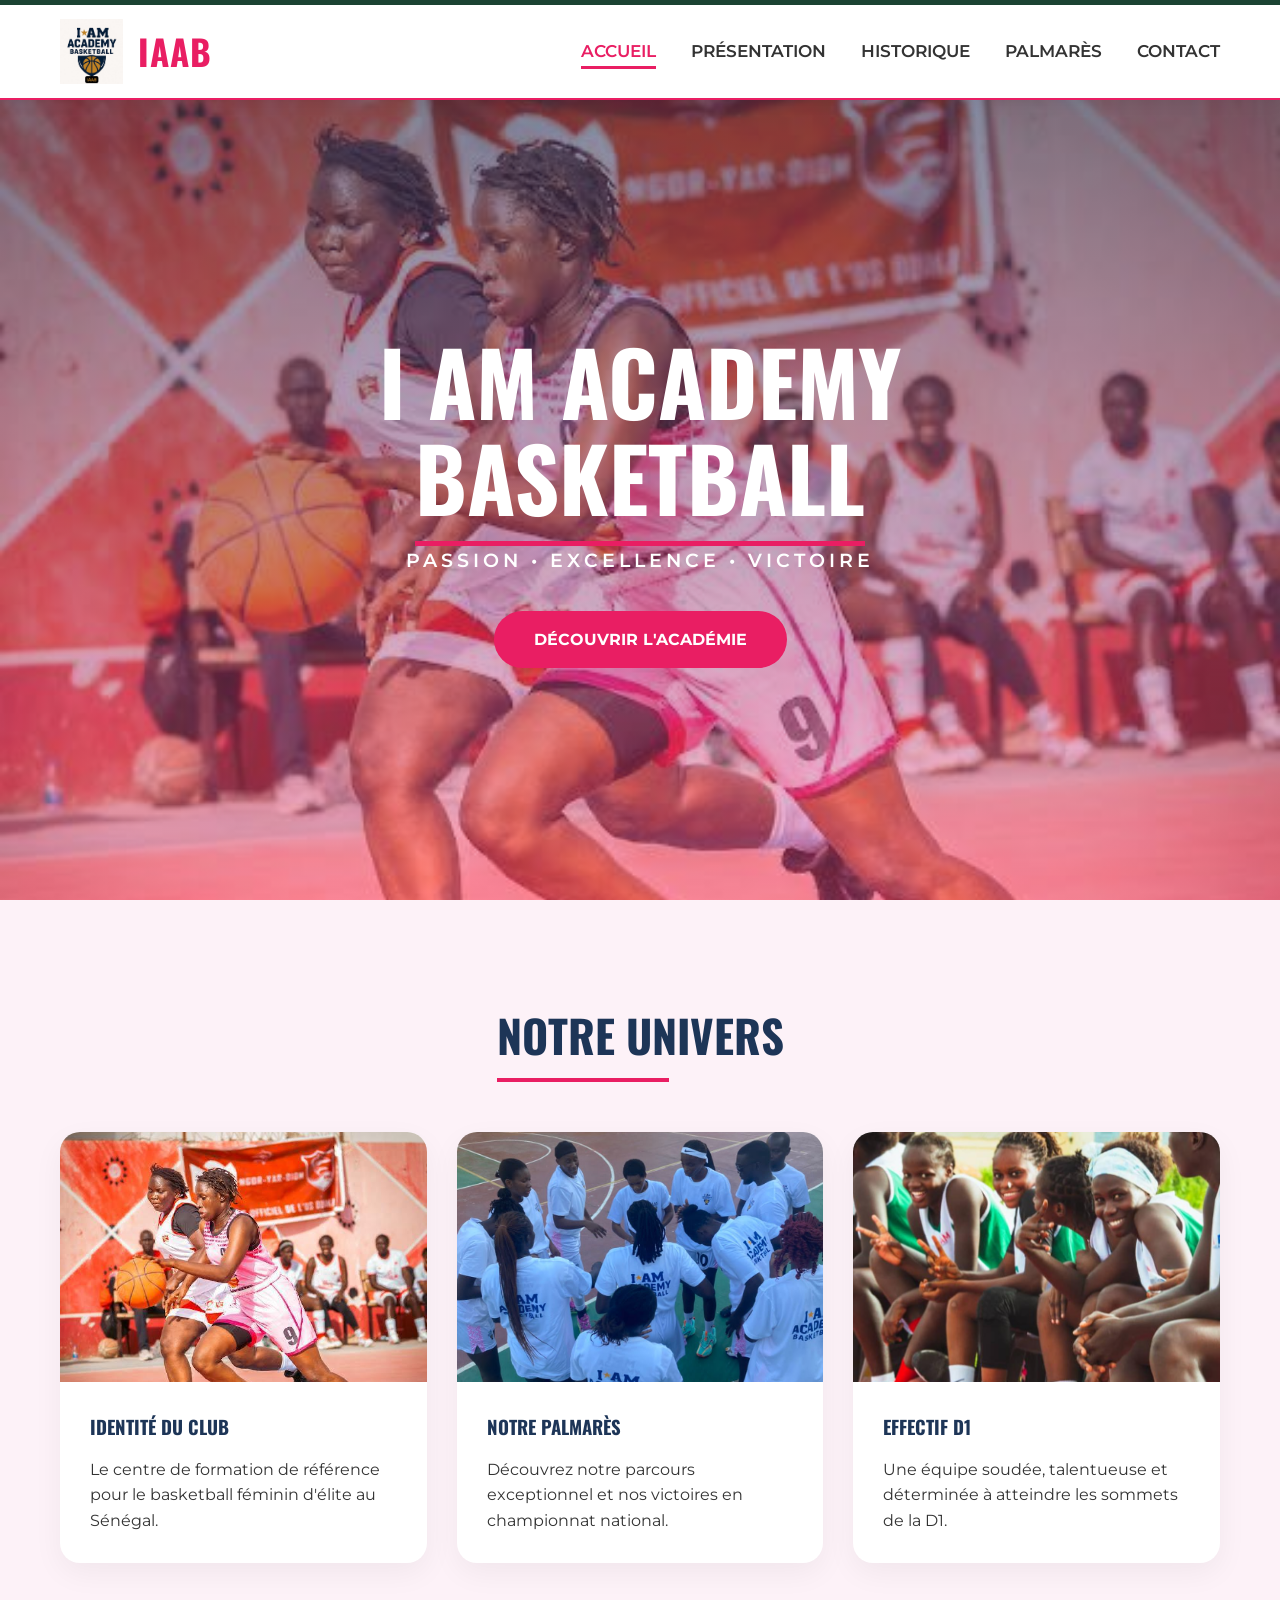
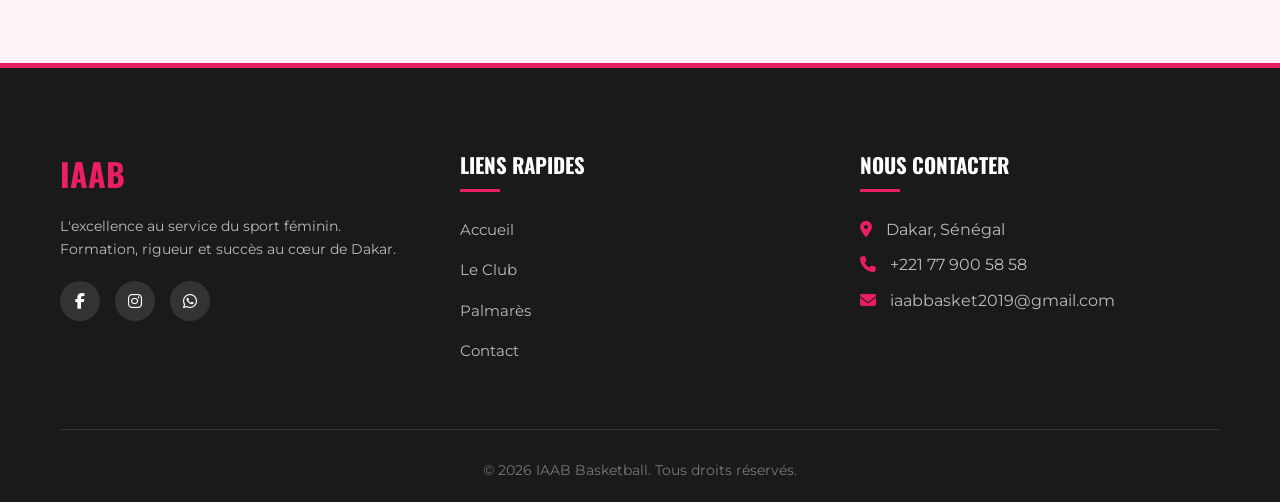
==== commit 37ab85c8: "last" ====
--- a/index.html
+++ b/index.html
@@ -3,166 +3,234 @@
 <head>
     <meta charset="UTF-8">
     <meta name="viewport" content="width=device-width, initial-scale=1.0">
-    <title>IAAB - I AM ACADEMY BASKETBALL | Club D1 Féminin Sénégal</title>
-    <link rel="stylesheet" href="styles.css">
-    <link rel="icon" type="image/jpeg" href="logo.jpg">
+    <title>IAAB - I AM ACADEMY BASKETBALL</title>
+    <link href="https://fonts.googleapis.com/css2?family=Montserrat:wght@400;600;700&family=Oswald:wght@500;700&display=swap" rel="stylesheet">
     <link rel="stylesheet" href="https://cdnjs.cloudflare.com/ajax/libs/font-awesome/6.4.0/css/all.min.css">
+    
+    <style>
+        :root {
+            --primary: #e91e63;    /* Rose vif IAAB */
+            --secondary: #1d3557;  /* Bleu Marine */
+            --accent: #1b4332;     /* Vert forêt (ligne du haut) */
+            --dark-footer: #1a1a1a;
+            --white: #ffffff;
+            --light-bg: #fdf2f8;
+            --transition: all 0.3s cubic-bezier(0.4, 0, 0.2, 1);
+        }
+
+        /* Reset & Base */
+        * { margin: 0; padding: 0; box-sizing: border-box; }
+        body { 
+            font-family: 'Montserrat', sans-serif; 
+            background: var(--light-bg); 
+            color: #333;
+            line-height: 1.6;
+            overflow-x: hidden;
+        }
+        h1, h2, h3, .nav-menu, .footer-h3 { font-family: 'Oswald', sans-serif; text-transform: uppercase; }
+        ul { list-style: none; }
+        a { text-decoration: none; color: inherit; transition: var(--transition); }
+        .container { max-width: 1200px; margin: 0 auto; padding: 0 20px; }
+
+        /* --- NAVBAR (STYLE IMAGE DEMANDÉ) --- */
+        .navbar {
+            background: var(--white);
+            height: 100px;
+            display: flex;
+            align-items: center;
+            position: fixed;
+            top: 0; width: 100%; z-index: 1000;
+            border-top: 5px solid var(--accent);    /* Ligne verte supérieure */
+            border-bottom: 2px solid var(--primary); /* Ligne rose fine inférieure */
+            box-shadow: 0 4px 15px rgba(0,0,0,0.05);
+        }
+        
+        .nav-container { display: flex; justify-content: space-between; align-items: center; width: 100%; }
+        
+        .logo { display: flex; align-items: center; gap: 15px; }
+        .logo img { height: 65px; width: auto; }
+        .logo span { 
+            font-family: 'Oswald', sans-serif;
+            font-size: 2.2rem; 
+            font-weight: 700; 
+            color: var(--primary); /* Nom en Rose */
+            letter-spacing: 1px;
+        }
+
+        .nav-menu { display: flex; gap: 35px; align-items: center; }
+        .nav-link { 
+            font-family: 'Montserrat', sans-serif;
+            font-weight: 600; 
+            font-size: 1.05rem; 
+            color: #333; 
+            padding-bottom: 5px;
+            border-bottom: 3px solid transparent;
+        }
+        
+        .nav-link:hover, .nav-link.active { 
+            color: var(--primary); 
+            border-bottom: 3px solid var(--primary); /* Soulignement rose */
+        }
+
+        /* --- HERO SECTION --- */
+        .hero {
+            height: 100vh;
+            background: linear-gradient(rgba(29, 53, 87, 0.6), rgba(255, 77, 148, 0.4)), 
+                        url('image3.jpeg') center/cover no-repeat;
+            display: flex;
+            align-items: center;
+            justify-content: center;
+            text-align: center;
+            color: var(--white);
+            padding-top: 100px;
+        }
+        .hero-content h1 { font-size: clamp(3rem, 8vw, 5.5rem); line-height: 1.1; margin-bottom: 20px; }
+        .hero-content span { color: var(--white); border-bottom: 5px solid var(--primary); }
+        .hero-content p { font-size: 1.2rem; margin-bottom: 35px; letter-spacing: 4px; font-weight: 600; }
+        
+        .btn-primary { 
+            background: var(--primary); color: var(--white); 
+            padding: 16px 40px; border-radius: 50px; 
+            font-weight: 700; text-transform: uppercase; 
+            display: inline-block; transition: 0.3s;
+        }
+        .btn-primary:hover { transform: translateY(-3px); box-shadow: 0 10px 20px rgba(233, 30, 99, 0.4); }
+
+        /* --- SECTIONS --- */
+        .section-padding { padding: 100px 0; }
+        .section-title { text-align: center; margin-bottom: 60px; }
+        .section-title h2 { font-size: 2.8rem; color: var(--secondary); position: relative; display: inline-block; }
+        .section-title h2::after { content: ''; position: absolute; bottom: -10px; left: 0; width: 60%; height: 4px; background: var(--primary); }
+
+        .featured-grid { display: grid; grid-template-columns: repeat(auto-fit, minmax(320px, 1fr)); gap: 30px; }
+        .card { background: var(--white); border-radius: 20px; overflow: hidden; box-shadow: 0 10px 30px rgba(0,0,0,0.05); transition: 0.3s; }
+        .card:hover { transform: translateY(-10px); }
+        .card-img { height: 250px; overflow: hidden; }
+        .card-img img { width: 100%; height: 100%; object-fit: cover; }
+        .card-body { padding: 30px; }
+        .card-body h3 { margin-bottom: 15px; color: var(--secondary); }
+
+        /* --- FOOTER --- */
+        .footer {
+            background-color: var(--dark-footer);
+            color: #ffffff;
+            padding: 80px 0 20px;
+            border-top: 5px solid var(--primary);
+        }
+        .footer-grid { display: grid; grid-template-columns: repeat(auto-fit, minmax(250px, 1fr)); gap: 40px; margin-bottom: 50px; }
+        .footer-h3 { font-size: 1.3rem; margin-bottom: 25px; position: relative; padding-bottom: 10px; }
+        .footer-h3::after { content: ''; position: absolute; left: 0; bottom: 0; width: 40px; height: 3px; background: var(--primary); }
+        .footer-links li { margin-bottom: 15px; }
+        .footer-links a { color: #bbb; font-size: 0.95rem; }
+        .footer-links a:hover { color: var(--primary); padding-left: 8px; }
+        .footer-socials { display: flex; gap: 15px; margin-top: 20px; }
+        .social-icon { width: 40px; height: 40px; background: #333; display: flex; align-items: center; justify-content: center; border-radius: 50%; transition: 0.3s; }
+        .social-icon:hover { background: var(--primary); transform: translateY(-3px); }
+        .footer-bottom { text-align: center; padding-top: 30px; border-top: 1px solid #333; font-size: 0.85rem; color: #777; }
+
+        /* Hamburger Mobile */
+        .hamburger { display: none; font-size: 1.8rem; cursor: pointer; color: var(--secondary); }
+
+        @media (max-width: 992px) {
+            .hamburger { display: block; }
+            .nav-menu {
+                position: fixed; top: 100px; left: -100%; width: 100%; height: calc(100vh - 100px);
+                background: var(--white); flex-direction: column; padding: 40px; transition: 0.4s; gap: 25px;
+            }
+            .nav-menu.active { left: 0; }
+        }
+    </style>
 </head>
 <body>
-    <!-- Navigation -->
 
     <nav class="navbar">
         <div class="container nav-container">
-            <div class="logo">
-                
-                <img src="logo.jpg" alt="Basketball féminin">
+            <a href="index.html" class="logo">
+                <img src="logo.jpg" alt="IAAB">
                 <span>IAAB</span>
-            </div>
+            </a>
+            
             <ul class="nav-menu">
-                <li><a href="index.html" class="active">Accueil</a></li>
-                <li><a href="presentation.html">Présentation</a></li>
-                <li><a href="historique.html">Historique</a></li>
-                <li><a href="palmares.html">Palmarès</a></li>
-                <li><a href="actualites.html">Actualités</a></li>
-                <li><a href="contact.html">Contact</a></li>
+                <li><a href="index.html" class="nav-link active">Accueil</a></li>
+                <li><a href="presentation.html" class="nav-link">Présentation</a></li>
+                <li><a href="historique.html" class="nav-link">Historique</a></li>
+                <li><a href="palmares.html" class="nav-link">Palmarès</a></li>
+                <li><a href="contact.html" class="nav-link">Contact</a></li>
             </ul>
+
             <div class="hamburger">
-                <span></span>
-                <span></span>
-                <span></span>
+                <i class="fas fa-bars"></i>
             </div>
         </div>
     </nav>
 
-    <!-- Hero Section -->
-    <section class="hero">
-        <div class="hero-content">
-            <h1 style="font-size: 4rem; color: #fff; text-align: center; line-height: 1.2;">IAAB<br>I AM ACADEMY BASKETBALL</h1>
-            <p>Club de Basketball Féminin D1 du Sénégal</p>
-            <a href="presentation.html" class="cta-button">Découvrir le Club</a>
+    <header class="hero">
+        <div class="container hero-content">
+            <h1>I AM ACADEMY<br><span>BASKETBALL</span></h1>
+            <p>PASSION • EXCELLENCE • VICTOIRE</p>
+            <a href="presentation.html" class="btn-primary">Découvrir l'Académie</a>
+        </div>
+    </header>
+
+    <section class="section-padding">
+        <div class="container">
+            <div class="section-title">
+                <h2>Notre Univers</h2>
+            </div>
+            <div class="featured-grid">
+                <div class="card">
+                    <div class="card-img"><img src="image3.jpeg" alt="Club"></div>
+                    <div class="card-body">
+                        <h3>Identité du Club</h3>
+                        <p>Le centre de formation de référence pour le basketball féminin d'élite au Sénégal.</p>
+                    </div>
+                </div>
+                <div class="card">
+                    <div class="card-img"><img src="image6.jpeg" alt="Palmarès"></div>
+                    <div class="card-body">
+                        <h3>Notre Palmarès</h3>
+                        <p>Découvrez notre parcours exceptionnel et nos victoires en championnat national.</p>
+                    </div>
+                </div>
+                <div class="card">
+                    <div class="card-img"><img src="image5.jpeg" alt="Equipe"></div>
+                    <div class="card-body">
+                        <h3>Effectif D1</h3>
+                        <p>Une équipe soudée, talentueuse et déterminée à atteindre les sommets de la D1.</p>
+                    </div>
+                </div>
+            </div>
         </div>
     </section>
 
-    <!-- Featured Sections -->
-    <section class="featured">
-        <div class="container">
-            <div class="featured-grid">
-                <div class="featured-card fade-in">
-                    <img src="image3.jpeg" alt="Présentation">
-                    <h3>Notre Club</h3>
-                    <p>Découvrez la vision et les valeurs de l'IAAB</p>
-                    <a href="presentation.html">En savoir plus →</a>
-                </div>
-                <div class="featured-card fade-in delay-1">
-                    <img src="image6.jpeg" alt="Palmarès">
-                    <h3>Palmarès</h3>
-                    <p>Les succès et trophées de notre équipe</p>
-                    <a href="palmares.html">En savoir plus →</a>
-                </div>
-                <div class="featured-card fade-in delay-2">
-                    <img src="image5.jpeg" alt="Historique">
-                    <h3>Historique</h3>
-                    <p>Le parcours et l'évolution du club</p>
-                    <a href="historique.html">En savoir plus →</a>
-                </div>
-            </div>
-        </div>
-    </section>
-
-    <!-- Latest News -->
-    <section class="news-preview">
-        <div class="container">
-            <h2 class="fade-in">Actualités Récentes</h2>
-            <div class="news-grid">
-                <article class="news-item fade-in">
-                    <img src="image3.jpeg" alt="Actualité">
-                    <div class="news-content">
-                        <span class="news-date">5 mai 2026</span>
-                        <h3>Victoire éclatante contre l'équipe locale</h3>
-                        <p>L'IAAB remporte une victoire spectaculaire ce samedi lors du match de D1...</p>
-                        <a href="actualites.html">Lire plus</a>
-                    </div>
-                </article>
-                <article class="news-item fade-in delay-1">
-                    <img src="image8.jpg" alt="Actualité">
-                    <div class="news-content">
-                        <span class="news-date">1er mai 2026</span>
-                        <h3>Championnats régionaux : notre équipe se prépare</h3>
-                        <p>Les joueuses de l'IAAB sont en pleine préparation pour les championnats...</p>
-                        <a href="actualites.html">Lire plus</a>
-                    </div>
-                </article>
-                <article class="news-item fade-in delay-2">
-                    <img src="Image2.jpeg" alt="Actualité">
-                    <div class="news-content">
-                        <span class="news-date">25 avril 2026</span>
-                        <h3>Recrutement de nouvelles joueuses talentueuses</h3>
-                        <p>L'IAAB renforce son effectif avec l'arrivée de trois nouvelles joueuses...</p>
-                        <a href="actualites.html">Lire plus</a>
-                    </div>
-                </article>
-            </div>
-            <div class="view-all fade-in delay-3">
-                <a href="actualites.html" class="cta-button">Voir toutes les actualités</a>
-            </div>
-        </div>
-    </section>
-
-    <!-- Stats Section -->
-    <section class="stats">
-        <div class="container">
-            <div class="stats-grid">
-                <div class="stat-item fade-in">
-                    <h3>25+</h3>
-                    <p>Joueuses talentueuses</p>
-                </div>
-                <div class="stat-item fade-in delay-1">
-                    <h3>2</h3>
-                    <p>Trophées gagnés</p>
-                </div>
-                <div class="stat-item fade-in delay-2">
-                    <h3>D1</h3>
-                    <p>Championnat national</p>
-                </div>
-                <div class="stat-item fade-in delay-3">
-                    <h3>100%</h3>
-                    <p>Dévouement</p>
-                </div>
-            </div>
-        </div>
-    </section>
-
-    <!-- Footer -->
     <footer class="footer">
         <div class="container">
-            <div class="footer-content">
-                <div class="footer-section">
-                    <h4>IAAB Basketball</h4>
-                    <p>Club de basketball féminin D1 du Sénégal</p>
-                </div>
-                <div class="footer-section">
-                    <h4>Navigation</h4>
-                    <ul>
-                        <li><a href="presentation.html">Présentation</a></li>
-                        <li><a href="historique.html">Historique</a></li>
+            <div class="footer-grid">
+                <div>
+                    <h3 style="color: var(--primary); font-size: 2rem;">IAAB</h3>
+                    <p style="margin-top: 15px; color: #bbb; font-size: 0.9rem;">
+                        L'excellence au service du sport féminin. Formation, rigueur et succès au cœur de Dakar.
+                    </p>
+                    <div class="footer-socials">
+                        <a href="#" class="social-icon"><i class="fab fa-facebook-f"></i></a>
+                        <a href="https://www.instagram.com/i_am_academy_basketball" class="social-icon"><i class="fab fa-instagram"></i></a>
+                        <a href="https://wa.me/221779005858" class="social-icon"><i class="fab fa-whatsapp"></i></a>
+                    </div>
+                </div>
+                <div>
+                    <h3 class="footer-h3">Liens Rapides</h3>
+                    <ul class="footer-links">
+                        <li><a href="index.html">Accueil</a></li>
+                        <li><a href="presentation.html">Le Club</a></li>
                         <li><a href="palmares.html">Palmarès</a></li>
-                        <li><a href="actualites.html">Actualités</a></li>
+                        <li><a href="contact.html">Contact</a></li>
                     </ul>
                 </div>
-                <div class="footer-section">
-                    <h4>Contact</h4>
-                    <p>Email: iaabbasket2019@gmail.com</p>
-                    <p>Téléphone: +221 77 900 58 58</p>
-                    <p>Dakar, Sénégal</p>
-                </div>
-                <div class="footer-section">
-                    <h4>Suivez-nous</h4>
-                    <div class="social-links">
-                        <a href="#"><i class="fab fa-facebook"></i></a>
-                        <a href="#"><i class="fab fa-twitter"></i></a>
-                        <a href="https://www.instagram.com/i_am_academy_basketball?igsh=cjNhZDB1YXNrYnQ5&utm_source=qr"><i class="fab fa-instagram"></i></a>
-                        <a href="https://wa.me/221779005858"><i class="fab fa-whatsapp"></i></a>
-                    </div>
+                <div>
+                    <h3 class="footer-h3">Nous contacter</h3>
+                    <p style="color: #bbb; margin-bottom: 10px;"><i class="fas fa-map-marker-alt" style="color: var(--primary); margin-right: 10px;"></i> Dakar, Sénégal</p>
+                    <p style="color: #bbb; margin-bottom: 10px;"><i class="fas fa-phone" style="color: var(--primary); margin-right: 10px;"></i> +221 77 900 58 58</p>
+                    <p style="color: #bbb;"><i class="fas fa-envelope" style="color: var(--primary); margin-right: 10px;"></i> iaabbasket2019@gmail.com</p>
                 </div>
             </div>
             <div class="footer-bottom">
@@ -171,6 +239,16 @@
         </div>
     </footer>
 
-    <script src="script.js"></script>
+    <script>
+        // Menu Mobile Toggle
+        const hamburger = document.querySelector('.hamburger');
+        const navMenu = document.querySelector('.nav-menu');
+
+        hamburger.addEventListener('click', () => {
+            navMenu.classList.toggle('active');
+            hamburger.querySelector('i').classList.toggle('fa-bars');
+            hamburger.querySelector('i').classList.toggle('fa-times');
+        });
+    </script>
 </body>
-</html>
+</html>
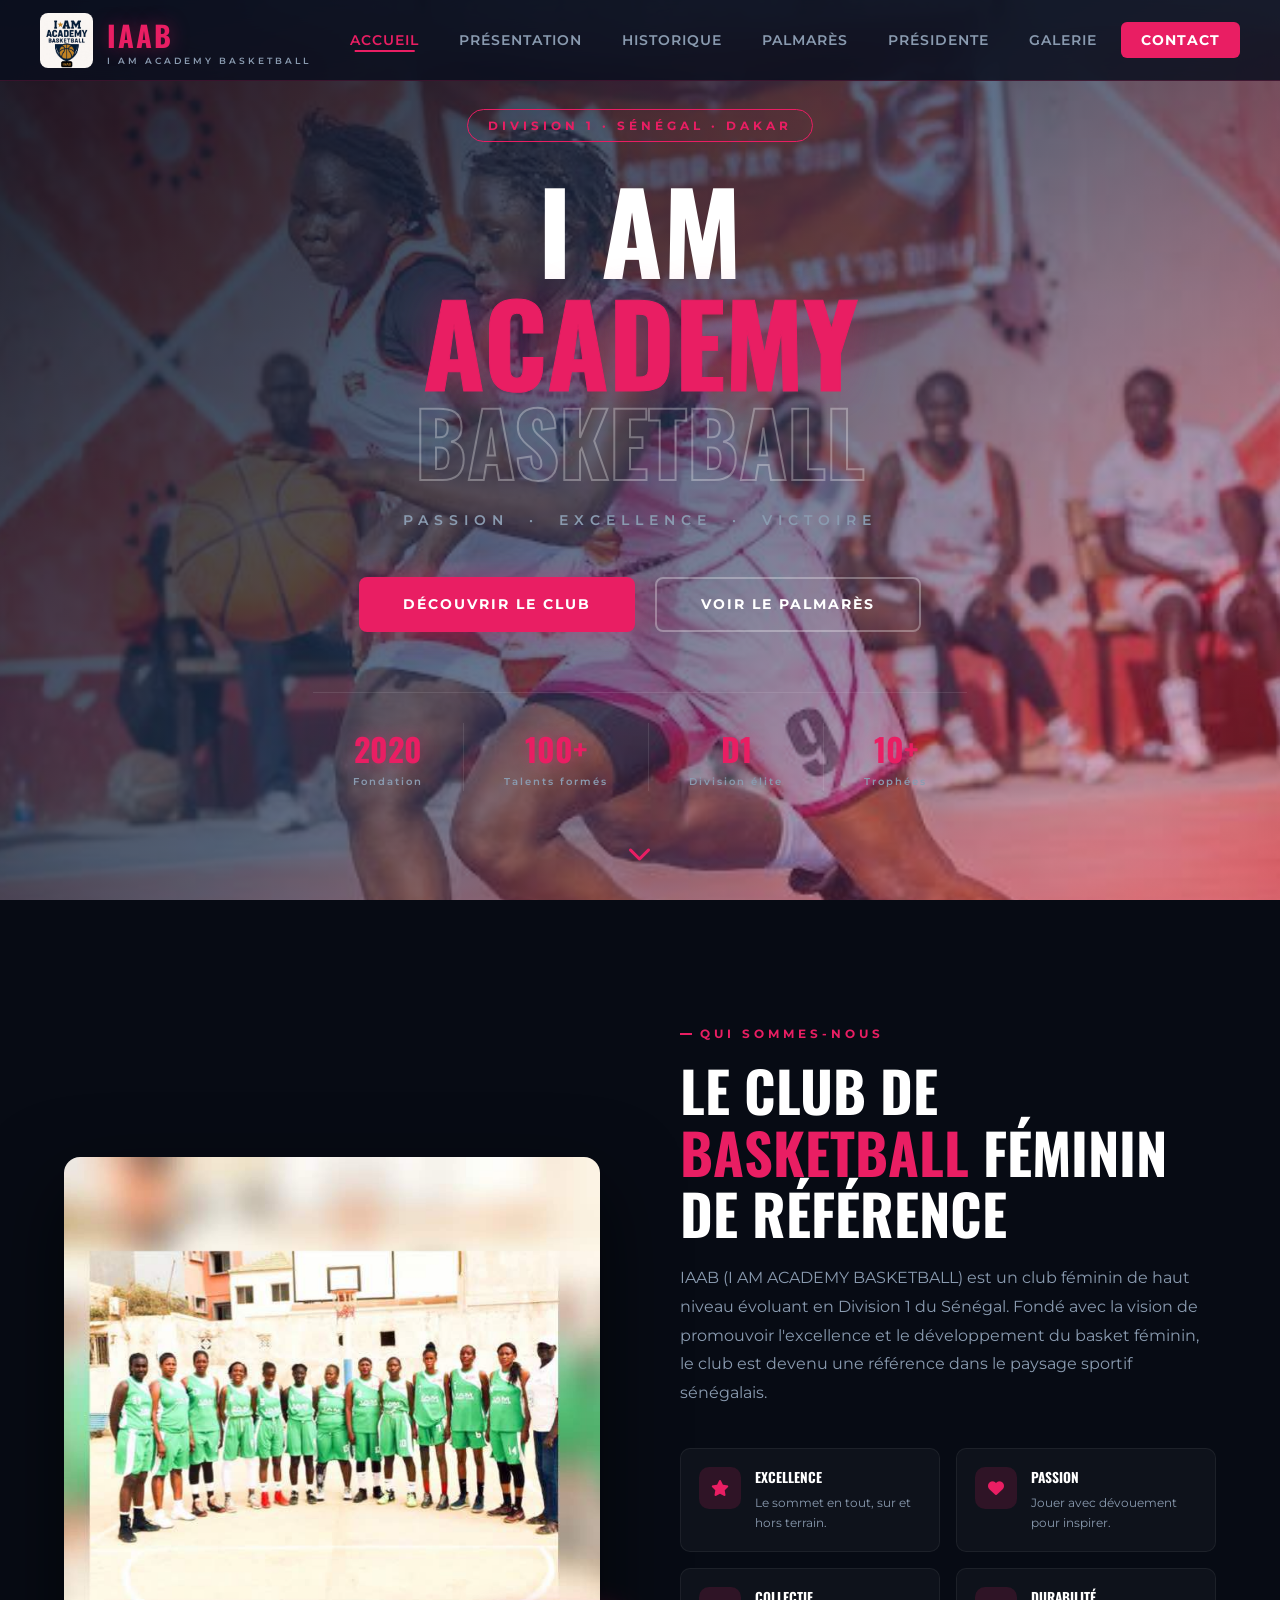
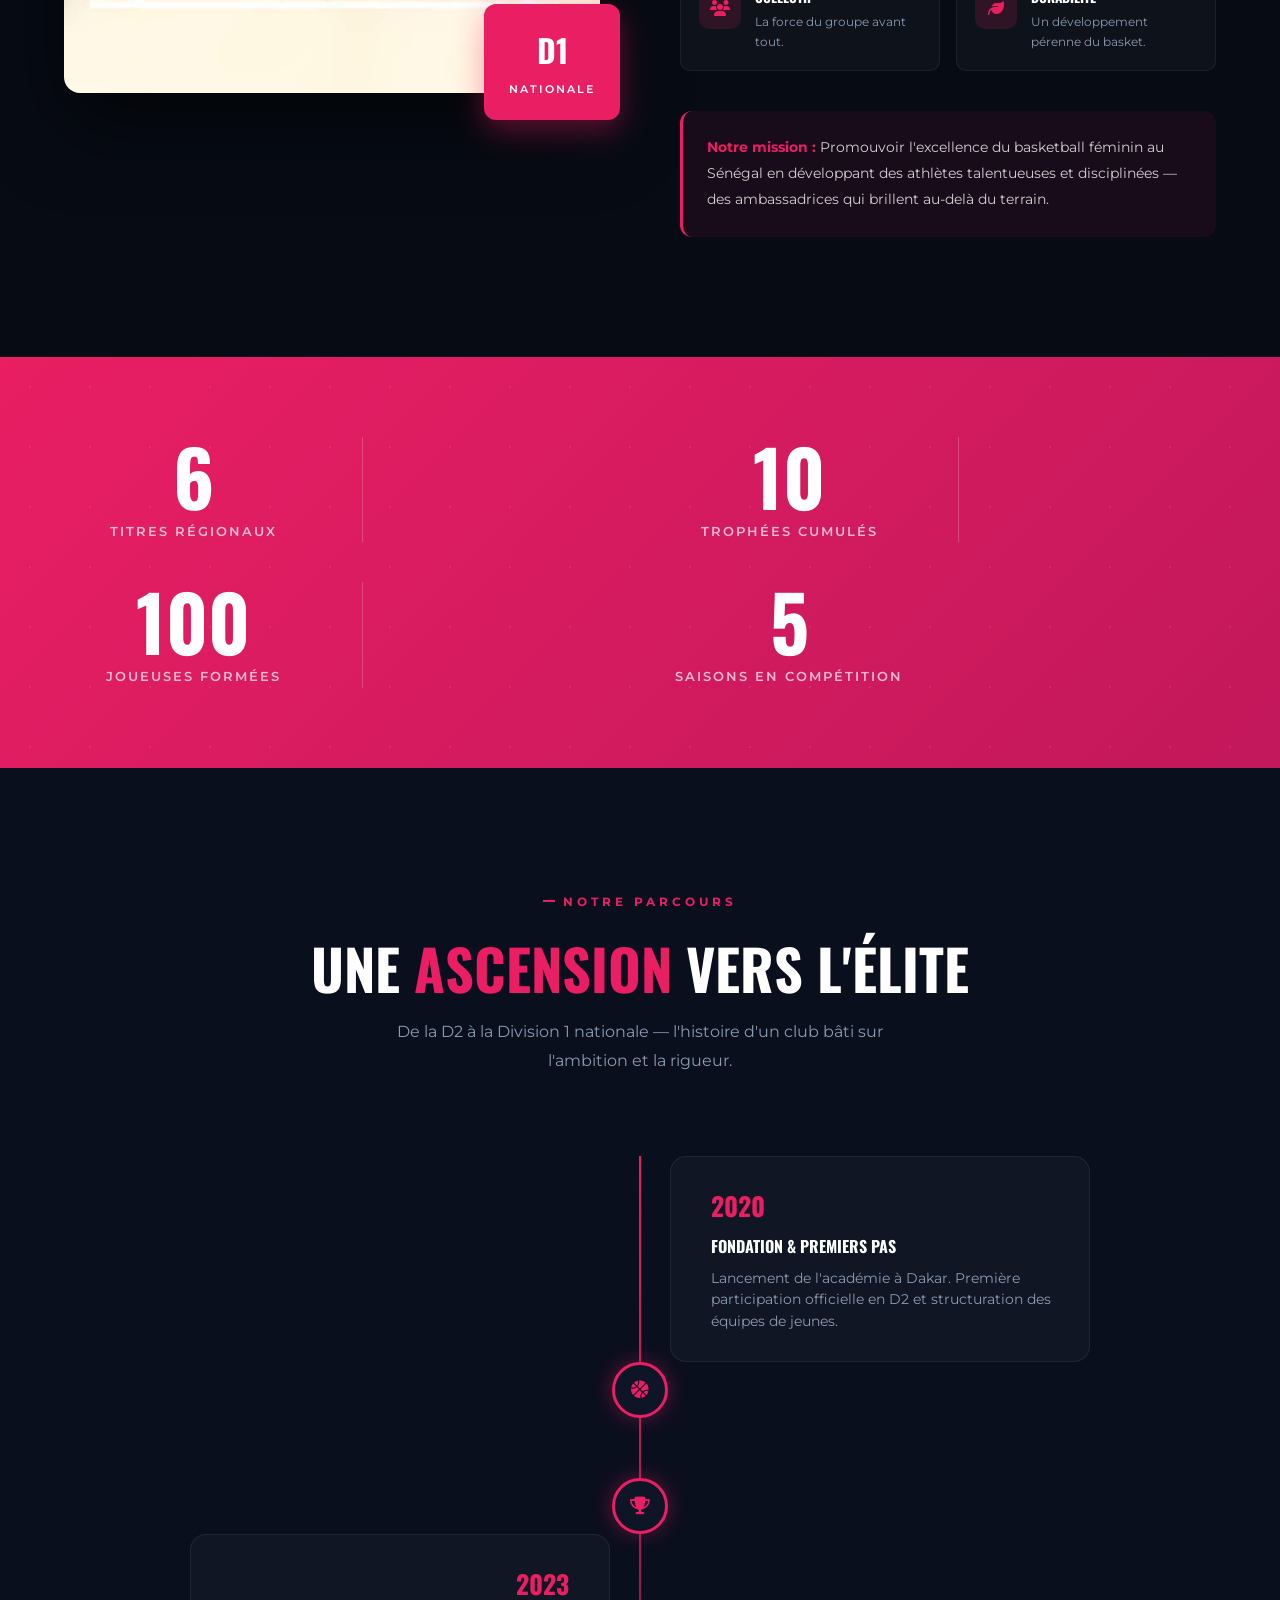
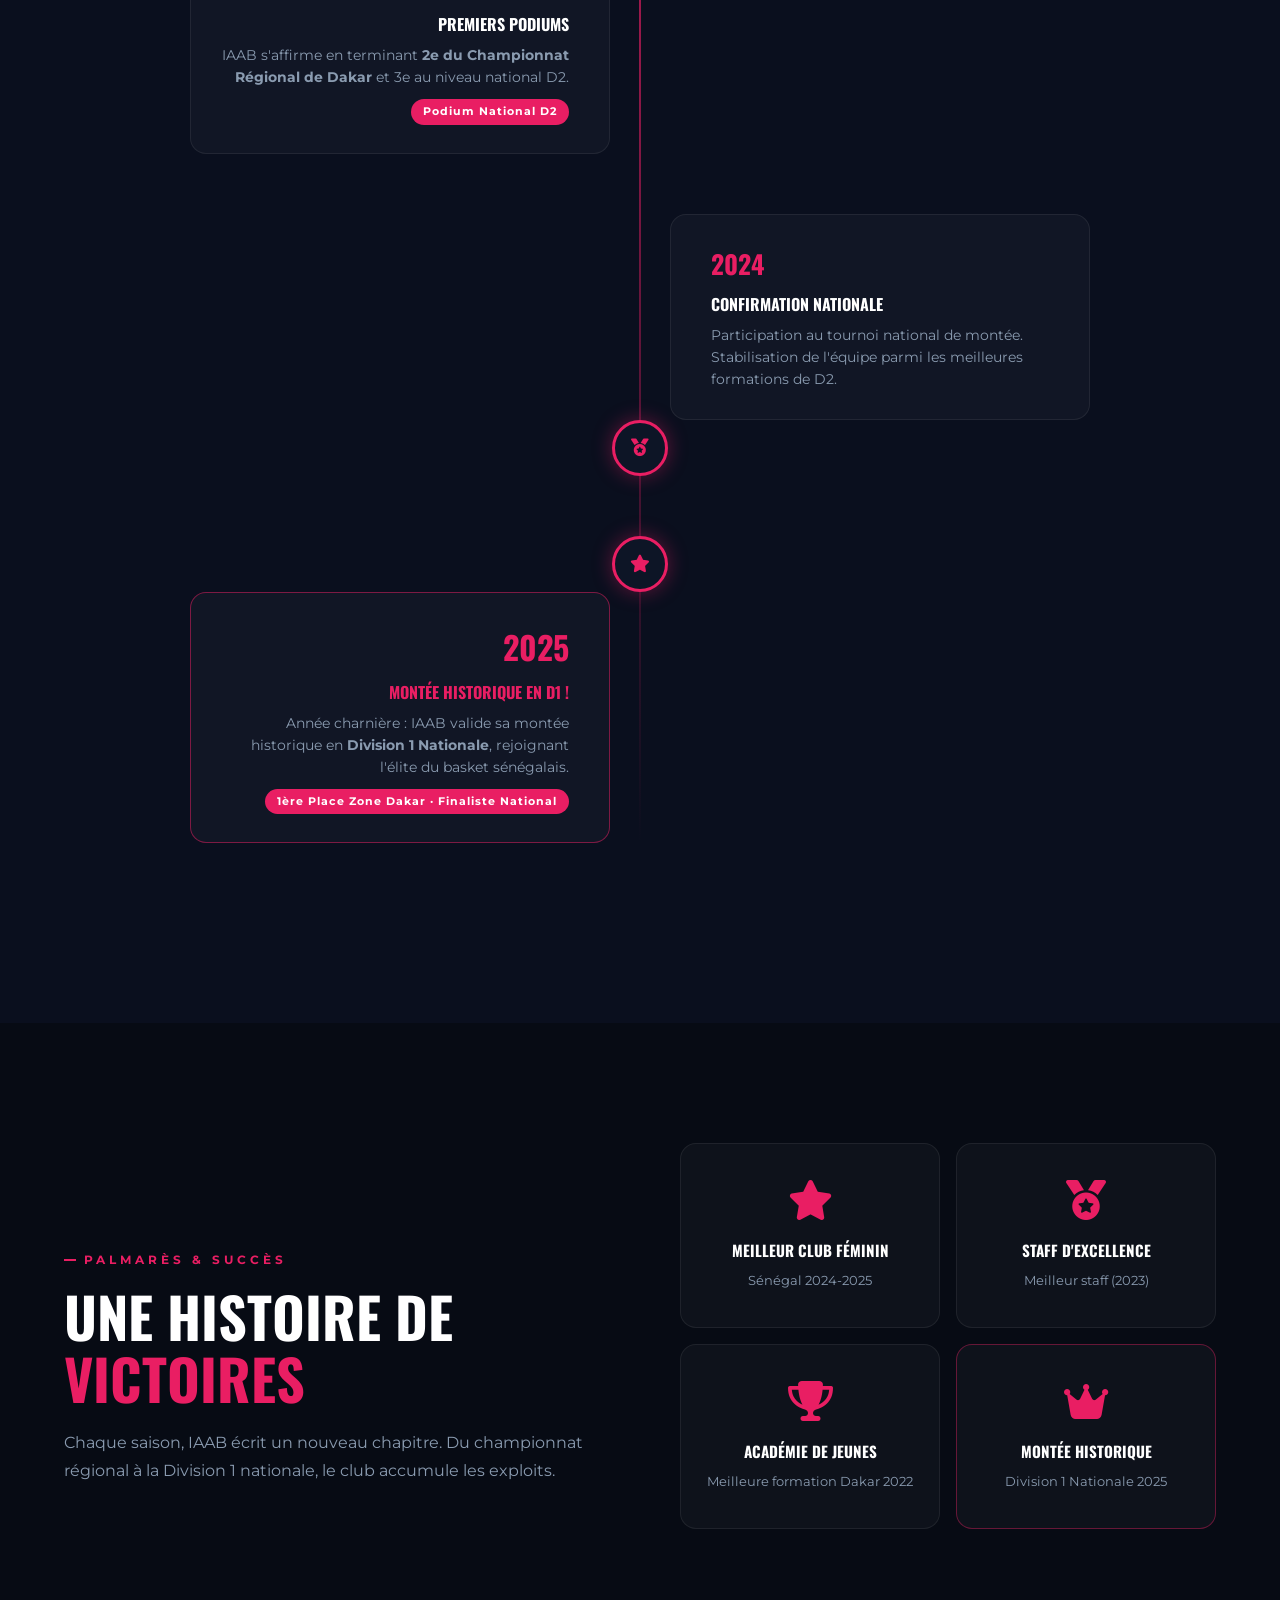
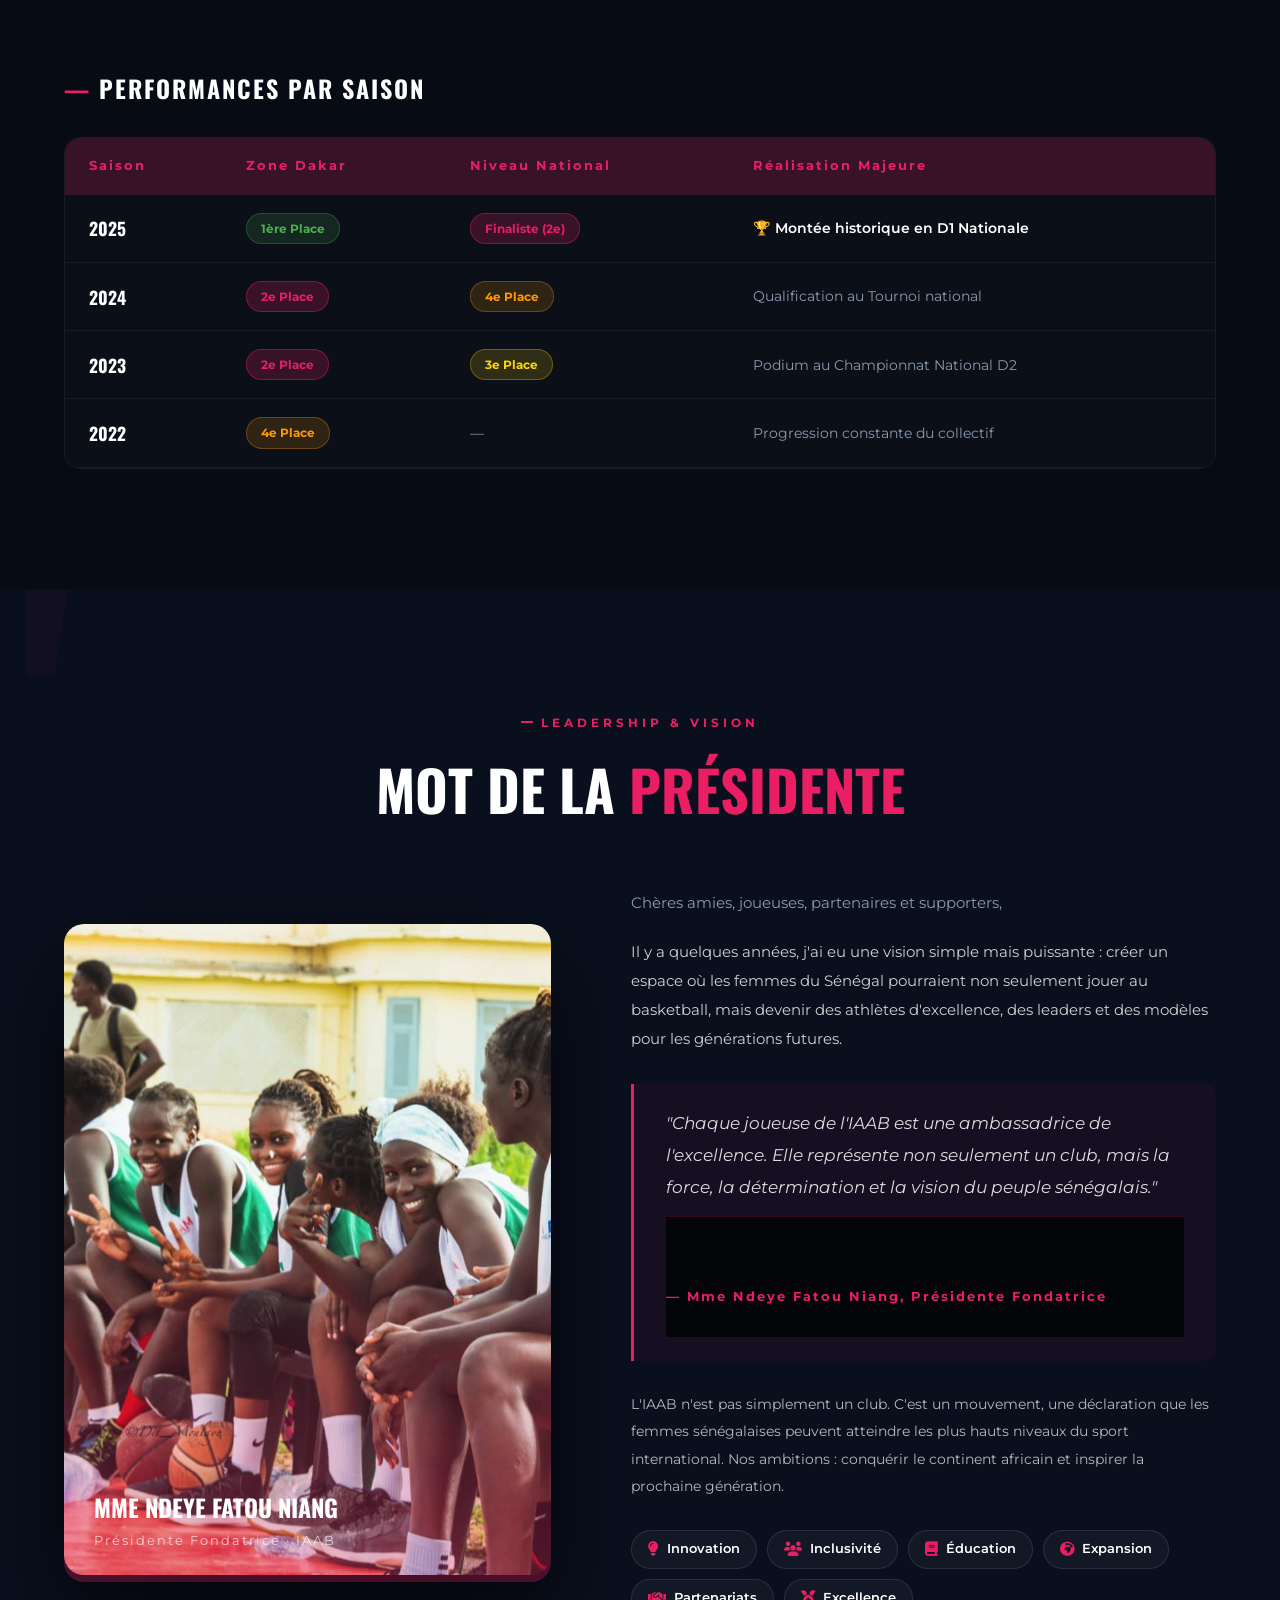
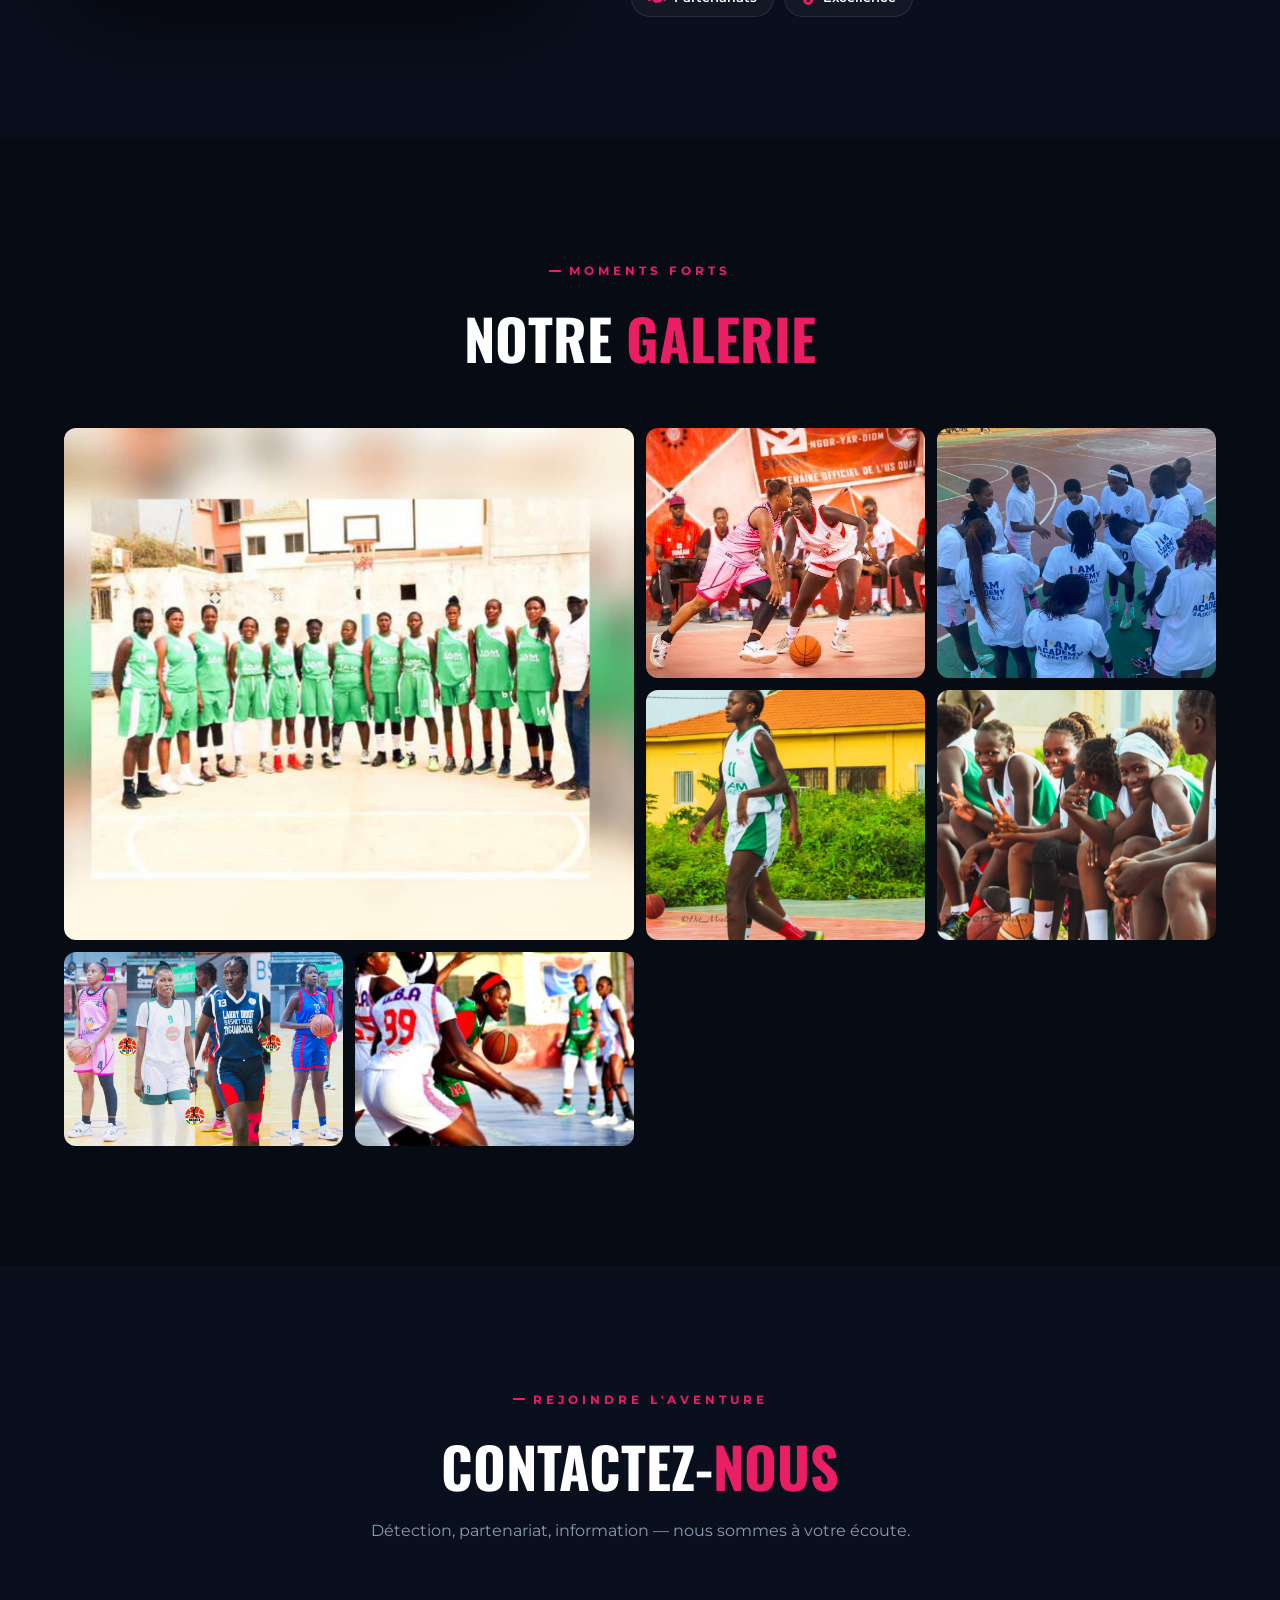
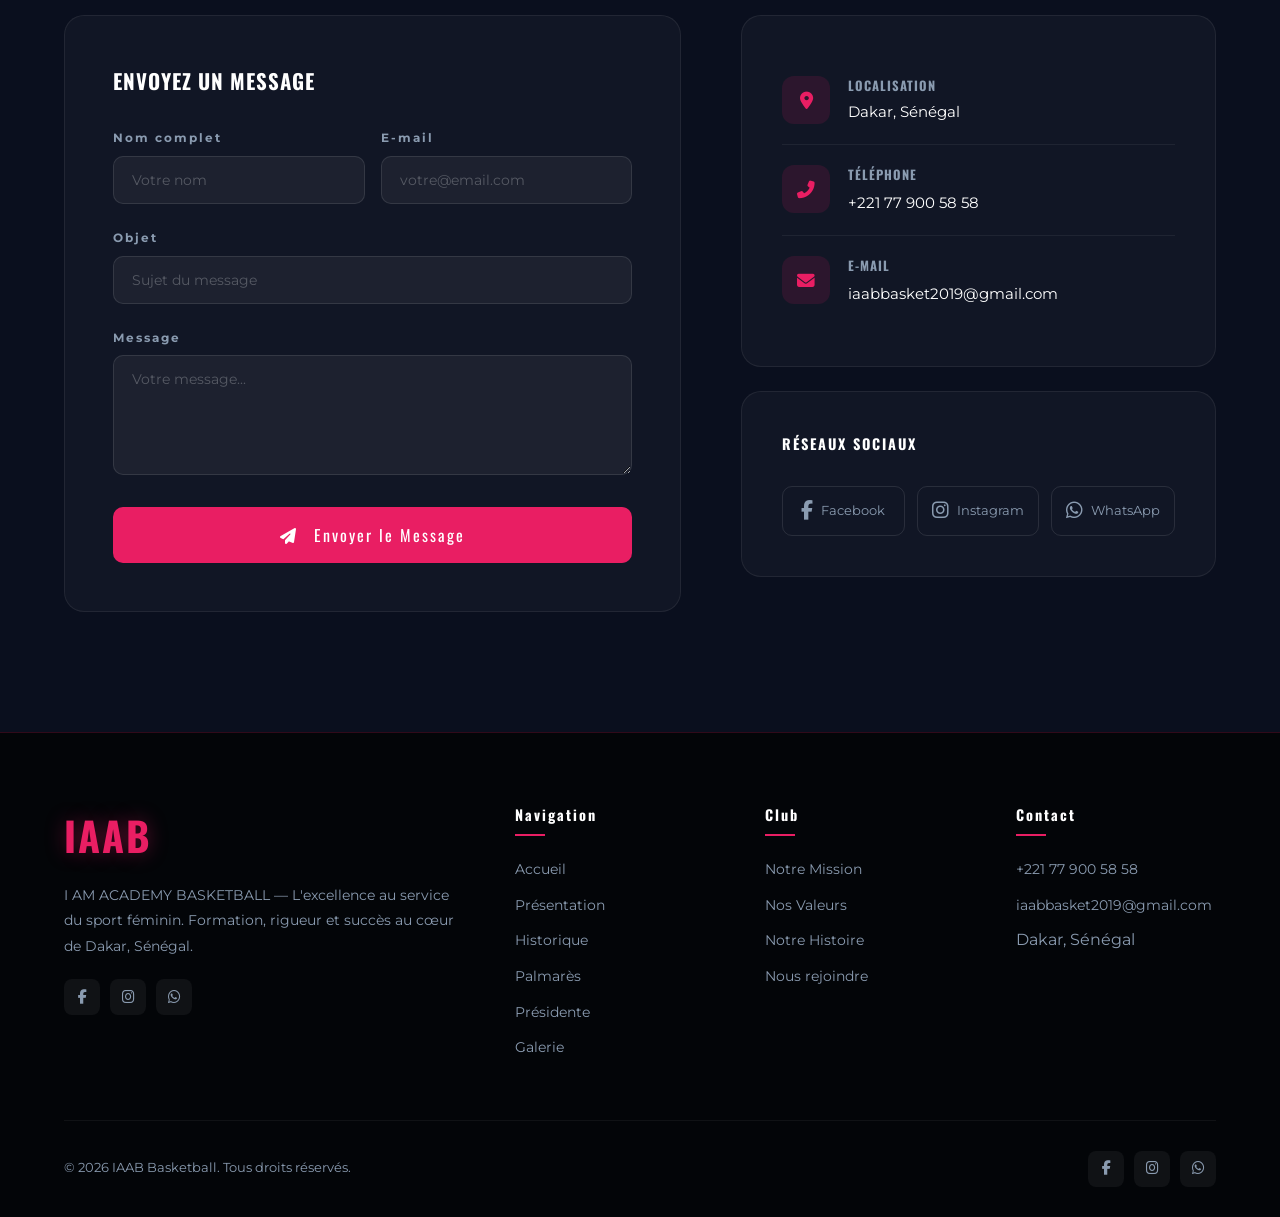
==== commit 78ee4a2a: "rayons" ====
--- a/index.html
+++ b/index.html
@@ -1,254 +1,1489 @@
-﻿<!DOCTYPE html>
+<!DOCTYPE html>
 <html lang="fr">
 <head>
     <meta charset="UTF-8">
     <meta name="viewport" content="width=device-width, initial-scale=1.0">
     <title>IAAB - I AM ACADEMY BASKETBALL</title>
-    <link href="https://fonts.googleapis.com/css2?family=Montserrat:wght@400;600;700&family=Oswald:wght@500;700&display=swap" rel="stylesheet">
+    <link rel="icon" type="image/jpeg" href="logo.jpg">
+    <link href="https://fonts.googleapis.com/css2?family=Montserrat:wght@300;400;600;700;800;900&family=Oswald:wght@400;500;600;700&display=swap" rel="stylesheet">
     <link rel="stylesheet" href="https://cdnjs.cloudflare.com/ajax/libs/font-awesome/6.4.0/css/all.min.css">
-    
+
     <style>
         :root {
-            --primary: #e91e63;    /* Rose vif IAAB */
-            --secondary: #1d3557;  /* Bleu Marine */
-            --accent: #1b4332;     /* Vert forêt (ligne du haut) */
-            --dark-footer: #1a1a1a;
+            --primary: #e91e63;
+            --primary-dark: #c2185b;
+            --primary-glow: rgba(233, 30, 99, 0.4);
+            --secondary: #0a0f1e;
+            --navy: #1d3557;
+            --accent: #1b4332;
             --white: #ffffff;
-            --light-bg: #fdf2f8;
-            --transition: all 0.3s cubic-bezier(0.4, 0, 0.2, 1);
-        }
-
-        /* Reset & Base */
+            --gray: #8a9bb0;
+            --light: #f8f9ff;
+            --card-bg: #0d1526;
+            --transition: all 0.4s cubic-bezier(0.4, 0, 0.2, 1);
+        }
+
         * { margin: 0; padding: 0; box-sizing: border-box; }
-        body { 
-            font-family: 'Montserrat', sans-serif; 
-            background: var(--light-bg); 
-            color: #333;
+        html { scroll-behavior: smooth; }
+
+        body {
+            font-family: 'Montserrat', sans-serif;
+            background: var(--secondary);
+            color: var(--white);
+            overflow-x: hidden;
             line-height: 1.6;
-            overflow-x: hidden;
-        }
-        h1, h2, h3, .nav-menu, .footer-h3 { font-family: 'Oswald', sans-serif; text-transform: uppercase; }
+        }
+
+        h1, h2, h3, h4 { font-family: 'Oswald', sans-serif; text-transform: uppercase; }
         ul { list-style: none; }
-        a { text-decoration: none; color: inherit; transition: var(--transition); }
-        .container { max-width: 1200px; margin: 0 auto; padding: 0 20px; }
-
-        /* --- NAVBAR (STYLE IMAGE DEMANDÉ) --- */
+        a { text-decoration: none; color: inherit; }
+        .container { max-width: 1200px; margin: 0 auto; padding: 0 24px; }
+
+        /* ===== CURSOR GLOW ===== */
+        .cursor-glow {
+            width: 300px; height: 300px;
+            background: radial-gradient(circle, rgba(233,30,99,0.08) 0%, transparent 70%);
+            border-radius: 50%;
+            position: fixed; pointer-events: none; z-index: 0;
+            transform: translate(-50%, -50%);
+            transition: 0.1s;
+        }
+
+        /* ===== NAVBAR ===== */
         .navbar {
-            background: var(--white);
-            height: 100px;
-            display: flex;
-            align-items: center;
-            position: fixed;
-            top: 0; width: 100%; z-index: 1000;
-            border-top: 5px solid var(--accent);    /* Ligne verte supérieure */
-            border-bottom: 2px solid var(--primary); /* Ligne rose fine inférieure */
-            box-shadow: 0 4px 15px rgba(0,0,0,0.05);
-        }
-        
-        .nav-container { display: flex; justify-content: space-between; align-items: center; width: 100%; }
-        
-        .logo { display: flex; align-items: center; gap: 15px; }
-        .logo img { height: 65px; width: auto; }
-        .logo span { 
+            position: fixed; top: 0; width: 100%; z-index: 1000;
+            padding: 0 24px;
+            background: rgba(10, 15, 30, 0.85);
+            backdrop-filter: blur(20px);
+            -webkit-backdrop-filter: blur(20px);
+            border-bottom: 1px solid rgba(233,30,99,0.2);
+            transition: var(--transition);
+        }
+        .navbar.scrolled {
+            background: rgba(10, 15, 30, 0.97);
+            box-shadow: 0 4px 30px rgba(0,0,0,0.5);
+        }
+        .nav-container {
+            max-width: 1200px; margin: 0 auto;
+            display: flex; justify-content: space-between; align-items: center;
+            height: 80px;
+        }
+        .logo { display: flex; align-items: center; gap: 14px; }
+        .logo img { height: 55px; width: auto; border-radius: 8px; }
+        .logo-text {
             font-family: 'Oswald', sans-serif;
-            font-size: 2.2rem; 
-            font-weight: 700; 
-            color: var(--primary); /* Nom en Rose */
-            letter-spacing: 1px;
-        }
-
-        .nav-menu { display: flex; gap: 35px; align-items: center; }
-        .nav-link { 
+            font-size: 1.8rem; font-weight: 700;
+            color: var(--primary);
+            letter-spacing: 2px;
+            text-shadow: 0 0 20px var(--primary-glow);
+        }
+        .logo-sub { font-size: 0.55rem; color: var(--gray); letter-spacing: 3px; display: block; font-family: 'Montserrat', sans-serif; font-weight: 600; text-transform: uppercase; margin-top: -4px; }
+
+        .nav-menu { display: flex; gap: 8px; align-items: center; }
+        .nav-link {
             font-family: 'Montserrat', sans-serif;
-            font-weight: 600; 
-            font-size: 1.05rem; 
-            color: #333; 
-            padding-bottom: 5px;
-            border-bottom: 3px solid transparent;
-        }
-        
-        .nav-link:hover, .nav-link.active { 
-            color: var(--primary); 
-            border-bottom: 3px solid var(--primary); /* Soulignement rose */
-        }
-
-        /* --- HERO SECTION --- */
-        .hero {
-            height: 100vh;
-            background: linear-gradient(rgba(29, 53, 87, 0.6), rgba(255, 77, 148, 0.4)), 
-                        url('image3.jpeg') center/cover no-repeat;
-            display: flex;
-            align-items: center;
-            justify-content: center;
+            font-weight: 600; font-size: 0.85rem;
+            color: var(--gray);
+            padding: 8px 16px; border-radius: 6px;
+            letter-spacing: 1px; text-transform: uppercase;
+            transition: var(--transition);
+            position: relative;
+        }
+        .nav-link::after {
+            content: ''; position: absolute;
+            bottom: 4px; left: 50%; transform: translateX(-50%);
+            width: 0; height: 2px;
+            background: var(--primary);
+            transition: width 0.3s;
+        }
+        .nav-link:hover, .nav-link.active {
+            color: var(--white);
+        }
+        .nav-link:hover::after, .nav-link.active::after { width: 60%; }
+        .nav-link.active { color: var(--primary); }
+
+        .nav-cta {
+            background: var(--primary);
+            color: var(--white) !important;
+            padding: 10px 20px !important;
+            border-radius: 6px !important;
+            font-weight: 700 !important;
+        }
+        .nav-cta:hover { background: var(--primary-dark) !important; transform: translateY(-2px); box-shadow: 0 8px 20px var(--primary-glow); }
+        .nav-cta::after { display: none !important; }
+
+        .hamburger { display: none; flex-direction: column; gap: 5px; cursor: pointer; padding: 8px; }
+        .hamburger span { width: 26px; height: 2px; background: var(--white); border-radius: 2px; transition: 0.3s; }
+        .hamburger.open span:nth-child(1) { transform: rotate(45deg) translate(5px, 5px); }
+        .hamburger.open span:nth-child(2) { opacity: 0; }
+        .hamburger.open span:nth-child(3) { transform: rotate(-45deg) translate(5px, -5px); }
+
+        /* ===== HERO ===== */
+        #accueil {
+            height: 100vh; min-height: 700px;
+            position: relative;
+            display: flex; align-items: center; justify-content: center;
+            overflow: hidden;
+        }
+        .hero-bg {
+            position: absolute; inset: 0;
+            background: url('image3.jpeg') center/cover no-repeat;
+            transform: scale(1.05);
+            transition: transform 0.1s linear;
+        }
+        .hero-overlay {
+            position: absolute; inset: 0;
+            background: linear-gradient(
+                135deg,
+                rgba(10,15,30,0.92) 0%,
+                rgba(29,53,87,0.7) 50%,
+                rgba(233,30,99,0.3) 100%
+            );
+        }
+        .hero-particles { position: absolute; inset: 0; overflow: hidden; }
+        .particle {
+            position: absolute; border-radius: 50%;
+            background: var(--primary); opacity: 0;
+            animation: float-particle 6s infinite;
+        }
+        @keyframes float-particle {
+            0% { opacity: 0; transform: translateY(100vh) scale(0); }
+            10% { opacity: 0.6; }
+            90% { opacity: 0.3; }
+            100% { opacity: 0; transform: translateY(-100px) scale(1); }
+        }
+
+        .hero-content {
+            position: relative; z-index: 2;
+            text-align: center; padding: 0 20px;
+        }
+        .hero-badge {
+            display: inline-block;
+            border: 1px solid var(--primary);
+            color: var(--primary);
+            padding: 6px 20px;
+            border-radius: 30px;
+            font-size: 0.75rem;
+            font-weight: 700;
+            letter-spacing: 4px;
+            margin-bottom: 30px;
+            animation: fadeInDown 0.8s ease forwards;
+            text-transform: uppercase;
+        }
+        .hero-title {
+            font-size: clamp(3.5rem, 9vw, 7rem);
+            font-weight: 700;
+            line-height: 1;
+            margin-bottom: 10px;
+            animation: fadeInUp 0.8s 0.2s ease both;
+        }
+        .hero-title .line1 { display: block; color: var(--white); }
+        .hero-title .line2 {
+            display: block;
+            color: var(--primary);
+            text-shadow: 0 0 40px var(--primary-glow);
+            -webkit-text-stroke: 1px var(--primary);
+        }
+        .hero-title .line3 {
+            display: block; color: var(--white);
+            -webkit-text-stroke: 2px rgba(255,255,255,0.3);
+            -webkit-text-fill-color: transparent;
+            font-size: clamp(2.5rem, 7vw, 5.5rem);
+        }
+        .hero-sub {
+            font-size: 0.9rem; letter-spacing: 6px;
+            color: var(--gray); margin: 25px 0 45px;
+            font-weight: 600;
+            animation: fadeInUp 0.8s 0.4s ease both;
+        }
+        .hero-actions {
+            display: flex; gap: 20px; justify-content: center; flex-wrap: wrap;
+            animation: fadeInUp 0.8s 0.6s ease both;
+        }
+        .btn-primary-hero {
+            background: var(--primary); color: var(--white);
+            padding: 16px 44px; border-radius: 8px;
+            font-weight: 700; font-size: 0.9rem; letter-spacing: 2px;
+            text-transform: uppercase;
+            transition: var(--transition);
+            box-shadow: 0 0 30px var(--primary-glow);
+        }
+        .btn-primary-hero:hover {
+            transform: translateY(-4px);
+            box-shadow: 0 10px 40px var(--primary-glow);
+            background: var(--primary-dark);
+        }
+        .btn-outline-hero {
+            border: 2px solid rgba(255,255,255,0.3); color: var(--white);
+            padding: 14px 44px; border-radius: 8px;
+            font-weight: 700; font-size: 0.9rem; letter-spacing: 2px;
+            text-transform: uppercase;
+            transition: var(--transition);
+        }
+        .btn-outline-hero:hover {
+            border-color: var(--primary); color: var(--primary);
+            transform: translateY(-4px);
+        }
+        .hero-scroll {
+            position: absolute; bottom: 30px; left: 50%;
+            transform: translateX(-50%);
+            z-index: 2; animation: bounce 2s infinite;
+            cursor: pointer;
+        }
+        .hero-scroll i { font-size: 1.5rem; color: var(--primary); }
+        @keyframes bounce { 0%,100%{transform:translateX(-50%) translateY(0)} 50%{transform:translateX(-50%) translateY(10px)} }
+
+        .hero-stats {
+            display: flex; justify-content: center; gap: 0;
+            margin-top: 60px;
+            animation: fadeInUp 0.8s 0.8s ease both;
+            border-top: 1px solid rgba(255,255,255,0.1);
+            padding-top: 30px;
+        }
+        .hero-stat {
             text-align: center;
-            color: var(--white);
-            padding-top: 100px;
-        }
-        .hero-content h1 { font-size: clamp(3rem, 8vw, 5.5rem); line-height: 1.1; margin-bottom: 20px; }
-        .hero-content span { color: var(--white); border-bottom: 5px solid var(--primary); }
-        .hero-content p { font-size: 1.2rem; margin-bottom: 35px; letter-spacing: 4px; font-weight: 600; }
-        
-        .btn-primary { 
-            background: var(--primary); color: var(--white); 
-            padding: 16px 40px; border-radius: 50px; 
-            font-weight: 700; text-transform: uppercase; 
-            display: inline-block; transition: 0.3s;
-        }
-        .btn-primary:hover { transform: translateY(-3px); box-shadow: 0 10px 20px rgba(233, 30, 99, 0.4); }
-
-        /* --- SECTIONS --- */
-        .section-padding { padding: 100px 0; }
-        .section-title { text-align: center; margin-bottom: 60px; }
-        .section-title h2 { font-size: 2.8rem; color: var(--secondary); position: relative; display: inline-block; }
-        .section-title h2::after { content: ''; position: absolute; bottom: -10px; left: 0; width: 60%; height: 4px; background: var(--primary); }
-
-        .featured-grid { display: grid; grid-template-columns: repeat(auto-fit, minmax(320px, 1fr)); gap: 30px; }
-        .card { background: var(--white); border-radius: 20px; overflow: hidden; box-shadow: 0 10px 30px rgba(0,0,0,0.05); transition: 0.3s; }
-        .card:hover { transform: translateY(-10px); }
-        .card-img { height: 250px; overflow: hidden; }
-        .card-img img { width: 100%; height: 100%; object-fit: cover; }
-        .card-body { padding: 30px; }
-        .card-body h3 { margin-bottom: 15px; color: var(--secondary); }
-
-        /* --- FOOTER --- */
-        .footer {
-            background-color: var(--dark-footer);
-            color: #ffffff;
-            padding: 80px 0 20px;
-            border-top: 5px solid var(--primary);
-        }
-        .footer-grid { display: grid; grid-template-columns: repeat(auto-fit, minmax(250px, 1fr)); gap: 40px; margin-bottom: 50px; }
-        .footer-h3 { font-size: 1.3rem; margin-bottom: 25px; position: relative; padding-bottom: 10px; }
-        .footer-h3::after { content: ''; position: absolute; left: 0; bottom: 0; width: 40px; height: 3px; background: var(--primary); }
-        .footer-links li { margin-bottom: 15px; }
-        .footer-links a { color: #bbb; font-size: 0.95rem; }
-        .footer-links a:hover { color: var(--primary); padding-left: 8px; }
-        .footer-socials { display: flex; gap: 15px; margin-top: 20px; }
-        .social-icon { width: 40px; height: 40px; background: #333; display: flex; align-items: center; justify-content: center; border-radius: 50%; transition: 0.3s; }
-        .social-icon:hover { background: var(--primary); transform: translateY(-3px); }
-        .footer-bottom { text-align: center; padding-top: 30px; border-top: 1px solid #333; font-size: 0.85rem; color: #777; }
-
-        /* Hamburger Mobile */
-        .hamburger { display: none; font-size: 1.8rem; cursor: pointer; color: var(--secondary); }
-
+            padding: 0 40px;
+            border-right: 1px solid rgba(255,255,255,0.1);
+        }
+        .hero-stat:last-child { border-right: none; }
+        .hero-stat-num {
+            font-family: 'Oswald', sans-serif;
+            font-size: 2rem; font-weight: 700;
+            color: var(--primary);
+            text-shadow: 0 0 20px var(--primary-glow);
+        }
+        .hero-stat-label { font-size: 0.65rem; color: var(--gray); letter-spacing: 2px; font-weight: 600; }
+
+        @keyframes fadeInDown { from{opacity:0;transform:translateY(-20px)} to{opacity:1;transform:translateY(0)} }
+        @keyframes fadeInUp { from{opacity:0;transform:translateY(30px)} to{opacity:1;transform:translateY(0)} }
+
+        /* ===== SECTION BASE ===== */
+        .section { padding: 120px 0; }
+        .section-dark { background: var(--secondary); }
+        .section-darker { background: #070b14; }
+        .section-navy { background: linear-gradient(180deg, var(--secondary) 0%, #0d1a2e 100%); }
+
+        .section-label {
+            display: inline-block;
+            color: var(--primary); font-size: 0.75rem;
+            font-weight: 700; letter-spacing: 4px;
+            text-transform: uppercase; margin-bottom: 16px;
+            padding-left: 20px; position: relative;
+        }
+        .section-label::before {
+            content: ''; position: absolute;
+            left: 0; top: 50%; transform: translateY(-50%);
+            width: 12px; height: 2px; background: var(--primary);
+        }
+        .section-title-large {
+            font-size: clamp(2.2rem, 5vw, 3.5rem);
+            font-weight: 700; line-height: 1.1;
+            margin-bottom: 20px;
+        }
+        .section-title-large span { color: var(--primary); }
+        .section-desc { color: var(--gray); font-size: 1rem; max-width: 550px; line-height: 1.8; }
+
+        /* ===== REVEAL ANIMATION ===== */
+        .reveal {
+            opacity: 0; transform: translateY(50px);
+            transition: opacity 0.7s ease, transform 0.7s ease;
+        }
+        .reveal.visible { opacity: 1; transform: translateY(0); }
+        .reveal-left { opacity: 0; transform: translateX(-60px); transition: opacity 0.7s ease, transform 0.7s ease; }
+        .reveal-left.visible { opacity: 1; transform: translateX(0); }
+        .reveal-right { opacity: 0; transform: translateX(60px); transition: opacity 0.7s ease, transform 0.7s ease; }
+        .reveal-right.visible { opacity: 1; transform: translateX(0); }
+
+        /* ===== PRÉSENTATION ===== */
+        #presentation { background: #070b14; }
+        .presentation-grid {
+            display: grid; grid-template-columns: 1fr 1fr;
+            gap: 80px; align-items: center;
+        }
+        .pres-img-wrap { position: relative; }
+        .pres-img-wrap img {
+            width: 100%; border-radius: 16px;
+            box-shadow: 0 30px 80px rgba(0,0,0,0.6);
+        }
+        .pres-img-badge {
+            position: absolute; bottom: -20px; right: -20px;
+            background: var(--primary);
+            padding: 20px 25px; border-radius: 12px;
+            text-align: center;
+            box-shadow: 0 10px 30px var(--primary-glow);
+        }
+        .pres-img-badge strong { font-family:'Oswald',sans-serif; font-size: 2rem; display: block; }
+        .pres-img-badge span { font-size: 0.7rem; letter-spacing: 2px; font-weight: 600; }
+
+        .values-grid {
+            display: grid; grid-template-columns: 1fr 1fr;
+            gap: 16px; margin-top: 40px;
+        }
+        .value-item {
+            display: flex; gap: 14px; align-items: flex-start;
+            padding: 18px; border-radius: 10px;
+            background: rgba(255,255,255,0.03);
+            border: 1px solid rgba(255,255,255,0.06);
+            transition: var(--transition);
+        }
+        .value-item:hover {
+            background: rgba(233,30,99,0.08);
+            border-color: rgba(233,30,99,0.3);
+            transform: translateY(-3px);
+        }
+        .value-icon {
+            width: 42px; height: 42px; flex-shrink: 0;
+            background: rgba(233,30,99,0.15);
+            border-radius: 10px;
+            display: flex; align-items: center; justify-content: center;
+            color: var(--primary); font-size: 1rem;
+        }
+        .value-item h4 { font-size: 0.85rem; margin-bottom: 4px; }
+        .value-item p { font-size: 0.78rem; color: var(--gray); }
+
+        /* ===== HISTORIQUE ===== */
+        #historique { background: var(--secondary); }
+        .timeline-container { position: relative; max-width: 900px; margin: 0 auto; }
+        .timeline-line {
+            position: absolute; left: 50%; top: 0; bottom: 0;
+            width: 2px;
+            background: linear-gradient(to bottom, var(--primary), transparent);
+            transform: translateX(-50%);
+        }
+        .timeline-item {
+            display: grid; grid-template-columns: 1fr 60px 1fr;
+            gap: 0; margin-bottom: 60px; align-items: center;
+        }
+        .timeline-item:nth-child(odd) .t-content { grid-column: 1; text-align: right; padding-right: 40px; }
+        .timeline-item:nth-child(odd) .t-dot { grid-column: 2; }
+        .timeline-item:nth-child(odd) .t-empty { grid-column: 3; }
+
+        .timeline-item:nth-child(even) .t-empty { grid-column: 1; }
+        .timeline-item:nth-child(even) .t-dot { grid-column: 2; }
+        .timeline-item:nth-child(even) .t-content { grid-column: 3; text-align: left; padding-left: 40px; }
+
+        .t-dot {
+            display: flex; align-items: center; justify-content: center;
+            z-index: 2;
+        }
+        .t-dot-inner {
+            width: 56px; height: 56px;
+            background: var(--card-bg);
+            border: 3px solid var(--primary);
+            border-radius: 50%;
+            display: flex; align-items: center; justify-content: center;
+            color: var(--primary); font-size: 1.1rem;
+            box-shadow: 0 0 20px var(--primary-glow);
+            transition: var(--transition);
+        }
+        .timeline-item:hover .t-dot-inner {
+            background: var(--primary); color: var(--white);
+            transform: scale(1.1);
+        }
+        .t-content {
+            background: rgba(255,255,255,0.03);
+            border: 1px solid rgba(255,255,255,0.07);
+            border-radius: 16px; padding: 28px;
+            transition: var(--transition);
+        }
+        .t-content:hover {
+            background: rgba(233,30,99,0.07);
+            border-color: rgba(233,30,99,0.3);
+            transform: translateY(-4px);
+        }
+        .t-year {
+            font-family: 'Oswald', sans-serif;
+            font-size: 1.6rem; color: var(--primary);
+            font-weight: 700; margin-bottom: 8px;
+        }
+        .t-content h3 { font-size: 1rem; margin-bottom: 8px; }
+        .t-content p { font-size: 0.85rem; color: var(--gray); }
+        .t-badge {
+            display: inline-block; margin-top: 10px;
+            background: var(--primary); color: var(--white);
+            padding: 4px 12px; border-radius: 20px;
+            font-size: 0.7rem; font-weight: 700; letter-spacing: 1px;
+        }
+
+        /* ===== STATS ===== */
+        .stats-section {
+            background: linear-gradient(135deg, var(--primary) 0%, #c2185b 100%);
+            padding: 80px 0; position: relative; overflow: hidden;
+        }
+        .stats-section::before {
+            content: ''; position: absolute; inset: 0;
+            background: url("data:image/svg+xml,%3Csvg width='60' height='60' viewBox='0 0 60 60' xmlns='http://www.w3.org/2000/svg'%3E%3Ccircle cx='30' cy='30' r='1' fill='rgba(255,255,255,0.1)'/%3E%3C/svg%3E");
+        }
+        .stats-grid-main {
+            display: grid; grid-template-columns: repeat(4, 1fr);
+            gap: 40px; position: relative;
+        }
+        .stat-main { text-align: center; }
+        .stat-num {
+            font-family: 'Oswald', sans-serif;
+            font-size: clamp(3rem, 6vw, 5rem);
+            font-weight: 700; color: var(--white);
+            line-height: 1;
+            display: block;
+        }
+        .stat-num-label {
+            font-size: 0.8rem; font-weight: 600;
+            letter-spacing: 2px; color: rgba(255,255,255,0.7);
+            margin-top: 8px; text-transform: uppercase;
+        }
+        .stat-divider {
+            width: 1px; background: rgba(255,255,255,0.2);
+            align-self: stretch;
+        }
+
+        /* ===== PALMARÈS ===== */
+        #palmares { background: #070b14; }
+        .palmares-intro {
+            display: grid; grid-template-columns: 1fr 1fr;
+            gap: 80px; align-items: center; margin-bottom: 80px;
+        }
+        .trophee-grid {
+            display: grid; grid-template-columns: repeat(3, 1fr);
+            gap: 24px; margin-bottom: 60px;
+        }
+        .trophee-card {
+            background: rgba(255,255,255,0.03);
+            border: 1px solid rgba(255,255,255,0.07);
+            border-radius: 16px; padding: 36px 24px;
+            text-align: center; transition: var(--transition);
+            position: relative; overflow: hidden;
+        }
+        .trophee-card::before {
+            content: ''; position: absolute; inset: 0;
+            background: radial-gradient(circle at 50% 0%, rgba(233,30,99,0.1) 0%, transparent 70%);
+            opacity: 0; transition: 0.4s;
+        }
+        .trophee-card:hover { border-color: var(--primary); transform: translateY(-8px); }
+        .trophee-card:hover::before { opacity: 1; }
+        .trophee-card i { font-size: 2.5rem; color: var(--primary); margin-bottom: 18px; display: block; }
+        .trophee-card h4 { font-size: 0.95rem; margin-bottom: 8px; }
+        .trophee-card p { font-size: 0.8rem; color: var(--gray); }
+
+        .season-table {
+            width: 100%; border-collapse: collapse;
+            background: rgba(255,255,255,0.02);
+            border-radius: 16px; overflow: hidden;
+        }
+        .season-table thead { background: rgba(233,30,99,0.2); }
+        .season-table th {
+            padding: 18px 24px; text-align: left;
+            font-size: 0.8rem; letter-spacing: 2px;
+            color: var(--primary);
+        }
+        .season-table tbody tr {
+            border-bottom: 1px solid rgba(255,255,255,0.05);
+            transition: 0.3s;
+        }
+        .season-table tbody tr:hover { background: rgba(233,30,99,0.05); }
+        .season-table td { padding: 18px 24px; font-size: 0.88rem; color: var(--gray); }
+        .season-table td:first-child { color: var(--white); font-weight: 700; font-family: 'Oswald', sans-serif; font-size: 1.1rem; }
+        .badge-season {
+            display: inline-block; padding: 5px 14px;
+            border-radius: 20px; font-size: 0.75rem; font-weight: 700;
+        }
+        .badge-gold { background: rgba(255,215,0,0.15); color: #FFD700; border: 1px solid rgba(255,215,0,0.3); }
+        .badge-rose { background: rgba(233,30,99,0.2); color: var(--primary); border: 1px solid rgba(233,30,99,0.4); }
+        .badge-orange { background: rgba(255,152,0,0.15); color: #FF9800; border: 1px solid rgba(255,152,0,0.3); }
+        .badge-green { background: rgba(76,175,80,0.15); color: #4CAF50; border: 1px solid rgba(76,175,80,0.3); }
+
+        /* ===== MOT DE LA PRÉSIDENTE ===== */
+        #presidente { background: var(--secondary); position: relative; overflow: hidden; }
+        #presidente::before {
+            content: '"'; position: absolute;
+            font-family: 'Oswald', sans-serif;
+            font-size: 30rem; color: rgba(233,30,99,0.03);
+            top: -100px; left: -50px; line-height: 1; pointer-events: none;
+        }
+        .presidente-grid {
+            display: grid; grid-template-columns: 1fr 1.2fr;
+            gap: 80px; align-items: center;
+        }
+        .presidente-img-wrap { position: relative; }
+        .presidente-img-wrap img {
+            width: 100%; border-radius: 20px;
+            box-shadow: 0 40px 100px rgba(0,0,0,0.7);
+            filter: grayscale(20%);
+        }
+        .presidente-img-overlay {
+            position: absolute; inset: 0;
+            border-radius: 20px;
+            background: linear-gradient(to top, rgba(233,30,99,0.3) 0%, transparent 60%);
+        }
+        .presidente-name {
+            position: absolute; bottom: 30px; left: 30px;
+        }
+        .presidente-name h3 { font-size: 1.5rem; color: var(--white); }
+        .presidente-name span { font-size: 0.8rem; color: rgba(255,255,255,0.7); letter-spacing: 2px; }
+
+        .quote-block {
+            border-left: 3px solid var(--primary);
+            padding: 24px 32px;
+            background: rgba(233,30,99,0.05);
+            border-radius: 0 12px 12px 0;
+            margin: 30px 0;
+            font-style: italic;
+        }
+        .quote-block p { font-size: 1.05rem; line-height: 1.9; color: rgba(255,255,255,0.85); }
+        .quote-block footer { margin-top: 12px; font-size: 0.8rem; color: var(--primary); font-weight: 700; font-style: normal; letter-spacing: 2px; }
+
+        .vision-pills { display: flex; flex-wrap: wrap; gap: 10px; margin-top: 30px; }
+        .pill {
+            display: flex; align-items: center; gap: 8px;
+            padding: 8px 16px; border-radius: 30px;
+            background: rgba(255,255,255,0.04);
+            border: 1px solid rgba(255,255,255,0.1);
+            font-size: 0.8rem; font-weight: 600;
+            transition: var(--transition);
+        }
+        .pill:hover { background: rgba(233,30,99,0.1); border-color: var(--primary); color: var(--primary); }
+        .pill i { color: var(--primary); font-size: 0.9rem; }
+
+        /* ===== GALERIE ===== */
+        #galerie { background: #070b14; }
+        .gallery-grid {
+            display: grid;
+            grid-template-columns: repeat(4, 1fr);
+            grid-template-rows: repeat(2, 250px);
+            gap: 12px;
+        }
+        .gallery-item {
+            overflow: hidden; border-radius: 12px;
+            position: relative; cursor: pointer;
+        }
+        .gallery-item:nth-child(1) { grid-column: span 2; grid-row: span 2; }
+        .gallery-item img {
+            width: 100%; height: 100%; object-fit: cover;
+            transition: transform 0.5s ease;
+        }
+        .gallery-item:hover img { transform: scale(1.08); }
+        .gallery-overlay {
+            position: absolute; inset: 0;
+            background: linear-gradient(to top, rgba(233,30,99,0.6) 0%, transparent 60%);
+            opacity: 0; transition: 0.4s;
+            display: flex; align-items: flex-end; padding: 20px;
+        }
+        .gallery-item:hover .gallery-overlay { opacity: 1; }
+
+        /* ===== CONTACT ===== */
+        #contact { background: var(--secondary); }
+        .contact-grid {
+            display: grid; grid-template-columns: 1.3fr 1fr;
+            gap: 60px; align-items: start;
+        }
+        .form-card {
+            background: rgba(255,255,255,0.03);
+            border: 1px solid rgba(255,255,255,0.07);
+            border-radius: 20px; padding: 48px;
+        }
+        .form-group { margin-bottom: 24px; }
+        .form-group label {
+            display: block; margin-bottom: 8px;
+            font-size: 0.78rem; font-weight: 700;
+            letter-spacing: 2px; color: var(--gray);
+        }
+        .form-group input, .form-group textarea, .form-group select {
+            width: 100%; padding: 14px 18px;
+            background: rgba(255,255,255,0.05);
+            border: 1px solid rgba(255,255,255,0.1);
+            border-radius: 10px;
+            color: var(--white); font-family: 'Montserrat', sans-serif;
+            font-size: 0.9rem; transition: var(--transition);
+        }
+        .form-group input:focus, .form-group textarea:focus {
+            outline: none;
+            border-color: var(--primary);
+            background: rgba(233,30,99,0.05);
+            box-shadow: 0 0 20px rgba(233,30,99,0.1);
+        }
+        .form-group input::placeholder, .form-group textarea::placeholder { color: rgba(255,255,255,0.25); }
+        .form-row { display: grid; grid-template-columns: 1fr 1fr; gap: 16px; }
+        .btn-submit {
+            background: var(--primary); color: var(--white);
+            border: none; padding: 16px 40px;
+            width: 100%; border-radius: 10px;
+            font-family: 'Oswald', sans-serif;
+            font-size: 1rem; letter-spacing: 2px;
+            cursor: pointer; transition: var(--transition);
+        }
+        .btn-submit:hover {
+            background: var(--primary-dark);
+            transform: translateY(-3px);
+            box-shadow: 0 10px 30px var(--primary-glow);
+        }
+
+        .contact-info-card {
+            background: rgba(255,255,255,0.03);
+            border: 1px solid rgba(255,255,255,0.07);
+            border-radius: 20px; padding: 40px;
+        }
+        .info-item {
+            display: flex; gap: 18px; align-items: flex-start;
+            padding: 20px 0;
+            border-bottom: 1px solid rgba(255,255,255,0.06);
+        }
+        .info-item:last-of-type { border-bottom: none; }
+        .info-icon-wrap {
+            width: 48px; height: 48px; flex-shrink: 0;
+            background: rgba(233,30,99,0.12);
+            border-radius: 12px;
+            display: flex; align-items: center; justify-content: center;
+            color: var(--primary); font-size: 1.1rem;
+        }
+        .info-text h4 { font-size: 0.8rem; color: var(--gray); letter-spacing: 1px; margin-bottom: 4px; }
+        .info-text p, .info-text a { font-size: 0.92rem; color: var(--white); }
+        .info-text a:hover { color: var(--primary); }
+
+        .social-row { display: flex; gap: 12px; margin-top: 30px; }
+        .social-btn {
+            flex: 1; padding: 14px;
+            border: 1px solid rgba(255,255,255,0.1);
+            border-radius: 10px; text-align: center;
+            color: var(--gray); font-size: 0.8rem;
+            transition: var(--transition); display: flex;
+            align-items: center; justify-content: center; gap: 8px;
+        }
+        .social-btn i { font-size: 1.2rem; }
+        .social-btn:hover { border-color: var(--primary); color: var(--primary); background: rgba(233,30,99,0.08); transform: translateY(-3px); }
+
+        /* ===== FOOTER ===== */
+        footer {
+            background: #030508;
+            border-top: 1px solid rgba(233,30,99,0.2);
+            padding: 70px 0 30px;
+        }
+        .footer-top {
+            display: grid; grid-template-columns: 2fr 1fr 1fr 1fr;
+            gap: 50px; padding-bottom: 50px;
+            border-bottom: 1px solid rgba(255,255,255,0.05);
+            margin-bottom: 30px;
+        }
+        .footer-brand .logo-text { font-size: 2.5rem; }
+        .footer-brand p { color: var(--gray); font-size: 0.88rem; line-height: 1.8; margin-top: 16px; }
+        .footer-col h5 {
+            font-family: 'Oswald', sans-serif; font-size: 0.9rem;
+            letter-spacing: 2px; color: var(--white);
+            margin-bottom: 20px; position: relative; padding-bottom: 10px;
+        }
+        .footer-col h5::after {
+            content: ''; position: absolute; bottom: 0; left: 0;
+            width: 30px; height: 2px; background: var(--primary);
+        }
+        .footer-links li { margin-bottom: 10px; }
+        .footer-links a { color: var(--gray); font-size: 0.85rem; transition: var(--transition); }
+        .footer-links a:hover { color: var(--primary); padding-left: 6px; }
+        .footer-bottom-bar {
+            display: flex; justify-content: space-between; align-items: center;
+            font-size: 0.8rem; color: var(--gray);
+        }
+        .footer-social-mini { display: flex; gap: 10px; }
+        .footer-social-mini a {
+            width: 36px; height: 36px;
+            background: rgba(255,255,255,0.05);
+            border-radius: 8px;
+            display: flex; align-items: center; justify-content: center;
+            color: var(--gray); font-size: 0.9rem; transition: var(--transition);
+        }
+        .footer-social-mini a:hover { background: var(--primary); color: var(--white); transform: translateY(-3px); }
+
+        /* ===== BACK TO TOP ===== */
+        .back-to-top {
+            position: fixed; bottom: 30px; right: 30px;
+            width: 50px; height: 50px;
+            background: var(--primary); color: var(--white);
+            border-radius: 12px; display: flex;
+            align-items: center; justify-content: center;
+            font-size: 1.1rem; z-index: 999;
+            opacity: 0; pointer-events: none;
+            transition: var(--transition);
+            box-shadow: 0 10px 30px var(--primary-glow);
+        }
+        .back-to-top.visible { opacity: 1; pointer-events: all; }
+        .back-to-top:hover { transform: translateY(-4px); background: var(--primary-dark); }
+
+        /* ===== MOBILE ===== */
+        /* ===== TABLETTE (≤ 992px) ===== */
         @media (max-width: 992px) {
-            .hamburger { display: block; }
+            .container { padding: 0 20px; }
+            .section { padding: 80px 0; }
+
+            /* Navbar */
+            .hamburger { display: flex; }
             .nav-menu {
-                position: fixed; top: 100px; left: -100%; width: 100%; height: calc(100vh - 100px);
-                background: var(--white); flex-direction: column; padding: 40px; transition: 0.4s; gap: 25px;
+                position: fixed; top: 80px; left: -100%; width: 100%;
+                height: calc(100vh - 80px);
+                background: rgba(7, 11, 20, 0.98);
+                backdrop-filter: blur(20px);
+                flex-direction: column; padding: 40px 30px;
+                gap: 6px; transition: 0.4s; overflow-y: auto;
             }
             .nav-menu.active { left: 0; }
+            .nav-link { padding: 14px 20px; font-size: 1rem; border-radius: 10px; }
+            .nav-cta { margin-top: 10px; text-align: center; }
+
+            /* Hero */
+            #accueil { min-height: 100svh; }
+            .hero-title { font-size: clamp(2.8rem, 10vw, 5rem); }
+            .hero-sub { font-size: 0.75rem; letter-spacing: 4px; }
+            .hero-actions { flex-direction: column; align-items: center; gap: 12px; }
+            .btn-primary-hero, .btn-outline-hero { width: 100%; max-width: 320px; text-align: center; padding: 15px 30px; }
+            .hero-stats { gap: 0; flex-wrap: wrap; }
+            .hero-stat { padding: 12px 20px; flex: 1 1 45%; }
+            .hero-stat-num { font-size: 1.6rem; }
+
+            /* Grids → 1 colonne */
+            .presentation-grid,
+            .presidente-grid,
+            .palmares-intro,
+            .contact-grid { grid-template-columns: 1fr; gap: 40px; }
+
+            /* Image badge */
+            .pres-img-badge { bottom: -10px; right: 10px; }
+
+            /* Valeurs */
+            .values-grid { grid-template-columns: 1fr 1fr; gap: 12px; }
+
+            /* Stats banner */
+            .stats-grid-main { grid-template-columns: repeat(2, 1fr); gap: 30px; }
+            .stat-divider { display: none; }
+            .stat-num { font-size: clamp(2.5rem, 8vw, 4rem); }
+
+            /* Timeline */
+            .timeline-line { left: 24px; }
+            .timeline-item { grid-template-columns: 52px 1fr; }
+            .timeline-item:nth-child(odd) .t-content,
+            .timeline-item:nth-child(even) .t-content { grid-column: 2; text-align: left; padding-left: 20px; padding-right: 0; }
+            .timeline-item:nth-child(odd) .t-dot,
+            .timeline-item:nth-child(even) .t-dot { grid-column: 1; }
+            .timeline-item:nth-child(odd) .t-empty,
+            .timeline-item:nth-child(even) .t-empty { display: none; }
+            .t-dot-inner { width: 44px; height: 44px; font-size: 0.9rem; }
+
+            /* Palmarès */
+            .trophee-grid { grid-template-columns: 1fr 1fr; }
+
+            /* Galerie */
+            .gallery-grid { grid-template-columns: 1fr 1fr; grid-template-rows: auto; gap: 8px; }
+            .gallery-item:nth-child(1) { grid-column: span 2; grid-row: span 1; height: 250px; }
+            .gallery-item { height: 180px; }
+
+            /* Contact */
+            .form-card { padding: 30px 24px; }
+            .form-row { grid-template-columns: 1fr; }
+            .social-row { flex-direction: column; }
+
+            /* Footer */
+            .footer-top { grid-template-columns: 1fr 1fr; gap: 30px; }
+            .footer-bottom-bar { flex-direction: column; gap: 15px; text-align: center; }
+
+            /* Presidente */
+            .presidente-img-wrap img { max-height: 400px; object-fit: cover; }
+        }
+
+        /* ===== MOBILE (≤ 600px) ===== */
+        @media (max-width: 600px) {
+            .container { padding: 0 16px; }
+            .section { padding: 60px 0; }
+
+            /* Navbar */
+            .logo-text { font-size: 1.4rem; }
+            .logo img { height: 42px; }
+            .logo-sub { display: none; }
+
+            /* Hero */
+            .hero-badge { font-size: 0.65rem; letter-spacing: 2px; padding: 5px 14px; }
+            .hero-title { font-size: clamp(2.2rem, 12vw, 3.5rem); }
+            .hero-title .line3 { font-size: clamp(1.8rem, 10vw, 3rem); }
+            .hero-sub { display: none; }
+            .hero-stats { padding-top: 20px; margin-top: 40px; }
+            .hero-stat { padding: 10px 14px; }
+            .hero-stat-num { font-size: 1.4rem; }
+            .hero-stat-label { font-size: 0.55rem; }
+
+            /* Section titles */
+            .section-title-large { font-size: clamp(1.8rem, 8vw, 2.5rem); }
+            .section-desc { font-size: 0.9rem; }
+
+            /* Valeurs → 1 colonne */
+            .values-grid { grid-template-columns: 1fr; }
+
+            /* Stats banner */
+            .stats-grid-main { grid-template-columns: 1fr 1fr; gap: 20px; }
+            .stat-num { font-size: 2.5rem; }
+            .stat-num-label { font-size: 0.7rem; }
+
+            /* Timeline */
+            .t-year { font-size: 1.3rem; }
+            .t-content { padding: 20px; }
+            .t-content h3 { font-size: 0.9rem; }
+            .t-content p { font-size: 0.8rem; }
+
+            /* Palmarès trophées */
+            .trophee-grid { grid-template-columns: 1fr; }
+            .season-table th, .season-table td { padding: 12px 14px; font-size: 0.78rem; }
+
+            /* Galerie */
+            .gallery-grid { grid-template-columns: 1fr; gap: 8px; }
+            .gallery-item:nth-child(1) { grid-column: span 1; height: 220px; }
+            .gallery-item { height: 200px; }
+
+            /* Contact */
+            .form-card { padding: 24px 16px; }
+            .contact-info-card { padding: 24px 16px; }
+            .info-icon-wrap { width: 40px; height: 40px; font-size: 0.9rem; }
+
+            /* Presidente */
+            .quote-block { padding: 18px 20px; }
+            .quote-block p { font-size: 0.9rem; }
+            .vision-pills { gap: 8px; }
+            .pill { font-size: 0.75rem; padding: 6px 12px; }
+
+            /* Footer */
+            .footer-top { grid-template-columns: 1fr; gap: 30px; }
+            .footer-brand .logo-text { font-size: 2rem; }
+        }
+
+        /* ===== TRÈS PETIT (≤ 380px) ===== */
+        @media (max-width: 380px) {
+            .hero-title { font-size: 2rem; }
+            .btn-primary-hero, .btn-outline-hero { padding: 13px 20px; font-size: 0.8rem; }
+            .hero-stat { padding: 8px 10px; }
         }
     </style>
 </head>
 <body>
 
-    <nav class="navbar">
-        <div class="container nav-container">
-            <a href="index.html" class="logo">
+    <div class="cursor-glow" id="cursor-glow"></div>
+
+    <!-- ===== NAVBAR ===== -->
+    <nav class="navbar" id="navbar">
+        <div class="nav-container">
+            <a href="#accueil" class="logo">
                 <img src="logo.jpg" alt="IAAB">
-                <span>IAAB</span>
+                <div>
+                    <span class="logo-text">IAAB</span>
+                    <span class="logo-sub">I Am Academy Basketball</span>
+                </div>
             </a>
-            
-            <ul class="nav-menu">
-                <li><a href="index.html" class="nav-link active">Accueil</a></li>
-                <li><a href="presentation.html" class="nav-link">Présentation</a></li>
-                <li><a href="historique.html" class="nav-link">Historique</a></li>
-                <li><a href="palmares.html" class="nav-link">Palmarès</a></li>
-                <li><a href="contact.html" class="nav-link">Contact</a></li>
+            <ul class="nav-menu" id="nav-menu">
+                <li><a href="#accueil" class="nav-link active">Accueil</a></li>
+                <li><a href="#presentation" class="nav-link">Présentation</a></li>
+                <li><a href="#historique" class="nav-link">Historique</a></li>
+                <li><a href="#palmares" class="nav-link">Palmarès</a></li>
+                <li><a href="#presidente" class="nav-link">Présidente</a></li>
+                <li><a href="#galerie" class="nav-link">Galerie</a></li>
+                <li><a href="#contact" class="nav-link nav-cta">Contact</a></li>
             </ul>
-
-            <div class="hamburger">
-                <i class="fas fa-bars"></i>
+            <div class="hamburger" id="hamburger">
+                <span></span><span></span><span></span>
             </div>
         </div>
     </nav>
 
-    <header class="hero">
-        <div class="container hero-content">
-            <h1>I AM ACADEMY<br><span>BASKETBALL</span></h1>
-            <p>PASSION • EXCELLENCE • VICTOIRE</p>
-            <a href="presentation.html" class="btn-primary">Découvrir l'Académie</a>
+    <!-- ===== HERO ===== -->
+    <section id="accueil">
+        <div class="hero-bg" id="hero-bg"></div>
+        <div class="hero-overlay"></div>
+        <div class="hero-particles" id="particles"></div>
+        <div class="hero-content">
+            <div class="hero-badge">Division 1 · Sénégal · Dakar</div>
+            <h1 class="hero-title">
+                <span class="line1">I AM</span>
+                <span class="line2">ACADEMY</span>
+                <span class="line3">BASKETBALL</span>
+            </h1>
+            <p class="hero-sub">PASSION &nbsp;·&nbsp; EXCELLENCE &nbsp;·&nbsp; VICTOIRE</p>
+            <div class="hero-actions">
+                <a href="#presentation" class="btn-primary-hero">Découvrir le Club</a>
+                <a href="#palmares" class="btn-outline-hero">Voir le Palmarès</a>
+            </div>
+            <div class="hero-stats">
+            <div class="hero-stat">
+                <div class="hero-stat-num">2020</div>
+                <div class="hero-stat-label">Fondation</div>
+            </div>
+            <div class="hero-stat">
+                <div class="hero-stat-num">100+</div>
+                <div class="hero-stat-label">Talents formés</div>
+            </div>
+            <div class="hero-stat">
+                <div class="hero-stat-num">D1</div>
+                <div class="hero-stat-label">Division élite</div>
+            </div>
+            <div class="hero-stat">
+                <div class="hero-stat-num">10+</div>
+                <div class="hero-stat-label">Trophées</div>
+            </div>
+            </div>
         </div>
-    </header>
-
-    <section class="section-padding">
+        <a href="#presentation" class="hero-scroll">
+            <i class="fas fa-chevron-down"></i>
+        </a>
+    </section>
+
+    <!-- ===== PRÉSENTATION ===== -->
+    <section id="presentation" class="section section-darker">
         <div class="container">
-            <div class="section-title">
-                <h2>Notre Univers</h2>
-            </div>
-            <div class="featured-grid">
-                <div class="card">
-                    <div class="card-img"><img src="image3.jpeg" alt="Club"></div>
-                    <div class="card-body">
-                        <h3>Identité du Club</h3>
-                        <p>Le centre de formation de référence pour le basketball féminin d'élite au Sénégal.</p>
+            <div class="presentation-grid">
+                <div class="reveal-left">
+                    <div class="pres-img-wrap">
+                        <img src="equipe.jpeg" alt="Équipe IAAB">
+                        <div class="pres-img-badge">
+                            <strong>D1</strong>
+                            <span>NATIONALE</span>
+                        </div>
                     </div>
                 </div>
-                <div class="card">
-                    <div class="card-img"><img src="image6.jpeg" alt="Palmarès"></div>
-                    <div class="card-body">
-                        <h3>Notre Palmarès</h3>
-                        <p>Découvrez notre parcours exceptionnel et nos victoires en championnat national.</p>
+                <div class="reveal-right">
+                    <div class="section-label">Qui sommes-nous</div>
+                    <h2 class="section-title-large">Le Club de <span>Basketball</span> Féminin de Référence</h2>
+                    <p class="section-desc">IAAB (I AM ACADEMY BASKETBALL) est un club féminin de haut niveau évoluant en Division 1 du Sénégal. Fondé avec la vision de promouvoir l'excellence et le développement du basket féminin, le club est devenu une référence dans le paysage sportif sénégalais.</p>
+
+                    <div class="values-grid" style="margin-top:40px">
+                        <div class="value-item">
+                            <div class="value-icon"><i class="fas fa-star"></i></div>
+                            <div>
+                                <h4>Excellence</h4>
+                                <p>Le sommet en tout, sur et hors terrain.</p>
+                            </div>
+                        </div>
+                        <div class="value-item">
+                            <div class="value-icon"><i class="fas fa-heart"></i></div>
+                            <div>
+                                <h4>Passion</h4>
+                                <p>Jouer avec dévouement pour inspirer.</p>
+                            </div>
+                        </div>
+                        <div class="value-item">
+                            <div class="value-icon"><i class="fas fa-users"></i></div>
+                            <div>
+                                <h4>Collectif</h4>
+                                <p>La force du groupe avant tout.</p>
+                            </div>
+                        </div>
+                        <div class="value-item">
+                            <div class="value-icon"><i class="fas fa-leaf"></i></div>
+                            <div>
+                                <h4>Durabilité</h4>
+                                <p>Un développement pérenne du basket.</p>
+                            </div>
+                        </div>
                     </div>
-                </div>
-                <div class="card">
-                    <div class="card-img"><img src="image5.jpeg" alt="Equipe"></div>
-                    <div class="card-body">
-                        <h3>Effectif D1</h3>
-                        <p>Une équipe soudée, talentueuse et déterminée à atteindre les sommets de la D1.</p>
+
+                    <div style="margin-top:40px; padding:24px; background:rgba(233,30,99,0.08); border-radius:12px; border-left: 3px solid var(--primary);">
+                        <p style="font-size:0.9rem; line-height:1.8; color:rgba(255,255,255,0.8);">
+                            <strong style="color:var(--primary)">Notre mission :</strong> Promouvoir l'excellence du basketball féminin au Sénégal en développant des athlètes talentueuses et disciplinées — des ambassadrices qui brillent au-delà du terrain.
+                        </p>
                     </div>
                 </div>
             </div>
         </div>
     </section>
 
-    <footer class="footer">
+    <!-- ===== STATS BANNER ===== -->
+    <div class="stats-section">
         <div class="container">
-            <div class="footer-grid">
-                <div>
-                    <h3 style="color: var(--primary); font-size: 2rem;">IAAB</h3>
-                    <p style="margin-top: 15px; color: #bbb; font-size: 0.9rem;">
-                        L'excellence au service du sport féminin. Formation, rigueur et succès au cœur de Dakar.
+            <div class="stats-grid-main">
+                <div class="stat-main reveal">
+                    <span class="stat-num" data-count="6">0</span>
+                    <div class="stat-num-label">Titres régionaux</div>
+                </div>
+                <div class="stat-divider"></div>
+                <div class="stat-main reveal">
+                    <span class="stat-num" data-count="10">0</span>
+                    <div class="stat-num-label">Trophées cumulés</div>
+                </div>
+                <div class="stat-divider"></div>
+                <div class="stat-main reveal">
+                    <span class="stat-num" data-count="100">0</span>
+                    <div class="stat-num-label">Joueuses formées</div>
+                </div>
+                <div class="stat-divider"></div>
+                <div class="stat-main reveal">
+                    <span class="stat-num" data-count="5">0</span>
+                    <div class="stat-num-label">Saisons en compétition</div>
+                </div>
+            </div>
+        </div>
+    </div>
+
+    <!-- ===== HISTORIQUE ===== -->
+    <section id="historique" class="section section-dark">
+        <div class="container">
+            <div style="text-align:center; margin-bottom:80px;" class="reveal">
+                <div class="section-label" style="display:inline-block">Notre Parcours</div>
+                <h2 class="section-title-large" style="margin-top:10px">Une <span>Ascension</span> vers l'Élite</h2>
+                <p class="section-desc" style="margin: 16px auto 0; text-align:center">De la D2 à la Division 1 nationale — l'histoire d'un club bâti sur l'ambition et la rigueur.</p>
+            </div>
+            <div class="timeline-container">
+                <div class="timeline-line"></div>
+
+                <div class="timeline-item reveal">
+                    <div class="t-content">
+                        <div class="t-year">2020</div>
+                        <h3>Fondation & Premiers Pas</h3>
+                        <p>Lancement de l'académie à Dakar. Première participation officielle en D2 et structuration des équipes de jeunes.</p>
+                    </div>
+                    <div class="t-dot"><div class="t-dot-inner"><i class="fas fa-basketball-ball"></i></div></div>
+                    <div class="t-empty"></div>
+                </div>
+
+                <div class="timeline-item reveal">
+                    <div class="t-empty"></div>
+                    <div class="t-dot"><div class="t-dot-inner"><i class="fas fa-trophy"></i></div></div>
+                    <div class="t-content">
+                        <div class="t-year">2023</div>
+                        <h3>Premiers Podiums</h3>
+                        <p>IAAB s'affirme en terminant <strong>2e du Championnat Régional de Dakar</strong> et 3e au niveau national D2.</p>
+                        <span class="t-badge">Podium National D2</span>
+                    </div>
+                </div>
+
+                <div class="timeline-item reveal">
+                    <div class="t-content">
+                        <div class="t-year">2024</div>
+                        <h3>Confirmation Nationale</h3>
+                        <p>Participation au tournoi national de montée. Stabilisation de l'équipe parmi les meilleures formations de D2.</p>
+                    </div>
+                    <div class="t-dot"><div class="t-dot-inner"><i class="fas fa-medal"></i></div></div>
+                    <div class="t-empty"></div>
+                </div>
+
+                <div class="timeline-item reveal">
+                    <div class="t-empty"></div>
+                    <div class="t-dot"><div class="t-dot-inner"><i class="fas fa-star"></i></div></div>
+                    <div class="t-content" style="border-color:rgba(233,30,99,0.5)">
+                        <div class="t-year" style="font-size:2rem">2025</div>
+                        <h3 style="color:var(--primary)">Montée Historique en D1 !</h3>
+                        <p>Année charnière : IAAB valide sa montée historique en <strong>Division 1 Nationale</strong>, rejoignant l'élite du basket sénégalais.</p>
+                        <span class="t-badge">1ère Place Zone Dakar · Finaliste National</span>
+                    </div>
+                </div>
+            </div>
+        </div>
+    </section>
+
+    <!-- ===== PALMARÈS ===== -->
+    <section id="palmares" class="section" style="background:#070b14">
+        <div class="container">
+            <div class="palmares-intro">
+                <div class="reveal-left">
+                    <div class="section-label">Palmarès & Succès</div>
+                    <h2 class="section-title-large">Une Histoire de <span>Victoires</span></h2>
+                    <p class="section-desc">Chaque saison, IAAB écrit un nouveau chapitre. Du championnat régional à la Division 1 nationale, le club accumule les exploits.</p>
+                </div>
+                <div class="reveal-right">
+                    <div class="trophee-grid" style="grid-template-columns:1fr 1fr;gap:16px">
+                        <div class="trophee-card">
+                            <i class="fas fa-star"></i>
+                            <h4>Meilleur Club Féminin</h4>
+                            <p>Sénégal 2024-2025</p>
+                        </div>
+                        <div class="trophee-card">
+                            <i class="fas fa-medal"></i>
+                            <h4>Staff d'Excellence</h4>
+                            <p>Meilleur staff (2023)</p>
+                        </div>
+                        <div class="trophee-card">
+                            <i class="fas fa-trophy"></i>
+                            <h4>Académie de Jeunes</h4>
+                            <p>Meilleure formation Dakar 2022</p>
+                        </div>
+                        <div class="trophee-card" style="border-color:rgba(233,30,99,0.4)">
+                            <i class="fas fa-crown"></i>
+                            <h4>Montée Historique</h4>
+                            <p>Division 1 Nationale 2025</p>
+                        </div>
+                    </div>
+                </div>
+            </div>
+
+            <div class="reveal">
+                <h3 style="font-family:'Oswald',sans-serif; font-size:1.5rem; margin-bottom:30px; letter-spacing:2px">
+                    <span style="color:var(--primary)">—</span> Performances par Saison
+                </h3>
+                <div style="overflow-x:auto; border-radius:16px; border:1px solid rgba(255,255,255,0.07)">
+                    <table class="season-table">
+                        <thead>
+                            <tr>
+                                <th>Saison</th>
+                                <th>Zone Dakar</th>
+                                <th>Niveau National</th>
+                                <th>Réalisation Majeure</th>
+                            </tr>
+                        </thead>
+                        <tbody>
+                            <tr>
+                                <td>2025</td>
+                                <td><span class="badge-season badge-green">1ère Place</span></td>
+                                <td><span class="badge-season badge-rose">Finaliste (2e)</span></td>
+                                <td style="color:var(--white); font-weight:600">🏆 Montée historique en D1 Nationale</td>
+                            </tr>
+                            <tr>
+                                <td>2024</td>
+                                <td><span class="badge-season badge-rose">2e Place</span></td>
+                                <td><span class="badge-season badge-orange">4e Place</span></td>
+                                <td>Qualification au Tournoi national</td>
+                            </tr>
+                            <tr>
+                                <td>2023</td>
+                                <td><span class="badge-season badge-rose">2e Place</span></td>
+                                <td><span class="badge-season badge-gold">3e Place</span></td>
+                                <td>Podium au Championnat National D2</td>
+                            </tr>
+                            <tr>
+                                <td>2022</td>
+                                <td><span class="badge-season badge-orange">4e Place</span></td>
+                                <td>—</td>
+                                <td>Progression constante du collectif</td>
+                            </tr>
+                        </tbody>
+                    </table>
+                </div>
+            </div>
+        </div>
+    </section>
+
+    <!-- ===== MOT DE LA PRÉSIDENTE ===== -->
+    <section id="presidente" class="section section-dark">
+        <div class="container">
+            <div style="text-align:center; margin-bottom:70px" class="reveal">
+                <div class="section-label" style="display:inline-block">Leadership & Vision</div>
+                <h2 class="section-title-large" style="margin-top:10px">Mot de la <span>Présidente</span></h2>
+            </div>
+            <div class="presidente-grid">
+                <div class="reveal-left">
+                    <div class="presidente-img-wrap">
+                        <img src="image5.jpeg" alt="Présidente IAAB">
+                        <div class="presidente-img-overlay"></div>
+                        <div class="presidente-name">
+                            <h3>Mme Ndeye Fatou Niang</h3>
+                            <span>Présidente Fondatrice · IAAB</span>
+                        </div>
+                    </div>
+                </div>
+                <div class="reveal-right">
+                    <p style="color:var(--gray); font-size:0.95rem; line-height:1.9; margin-bottom:20px">
+                        Chères amies, joueuses, partenaires et supporters,
                     </p>
-                    <div class="footer-socials">
-                        <a href="#" class="social-icon"><i class="fab fa-facebook-f"></i></a>
-                        <a href="https://www.instagram.com/i_am_academy_basketball" class="social-icon"><i class="fab fa-instagram"></i></a>
-                        <a href="https://wa.me/221779005858" class="social-icon"><i class="fab fa-whatsapp"></i></a>
+                    <p style="font-size:0.95rem; line-height:1.9; color:rgba(255,255,255,0.8); margin-bottom:20px">
+                        Il y a quelques années, j'ai eu une vision simple mais puissante : créer un espace où les femmes du Sénégal pourraient non seulement jouer au basketball, mais devenir des athlètes d'excellence, des leaders et des modèles pour les générations futures.
+                    </p>
+
+                    <div class="quote-block">
+                        <p>"Chaque joueuse de l'IAAB est une ambassadrice de l'excellence. Elle représente non seulement un club, mais la force, la détermination et la vision du peuple sénégalais."</p>
+                        <footer>— Mme Ndeye Fatou Niang, Présidente Fondatrice</footer>
                     </div>
-                </div>
-                <div>
-                    <h3 class="footer-h3">Liens Rapides</h3>
+
+                    <p style="font-size:0.9rem; line-height:1.9; color:rgba(255,255,255,0.7); margin-bottom:30px">
+                        L'IAAB n'est pas simplement un club. C'est un mouvement, une déclaration que les femmes sénégalaises peuvent atteindre les plus hauts niveaux du sport international. Nos ambitions : conquérir le continent africain et inspirer la prochaine génération.
+                    </p>
+
+                    <div class="vision-pills">
+                        <span class="pill"><i class="fas fa-lightbulb"></i> Innovation</span>
+                        <span class="pill"><i class="fas fa-users"></i> Inclusivité</span>
+                        <span class="pill"><i class="fas fa-book"></i> Éducation</span>
+                        <span class="pill"><i class="fas fa-globe-africa"></i> Expansion</span>
+                        <span class="pill"><i class="fas fa-handshake"></i> Partenariats</span>
+                        <span class="pill"><i class="fas fa-medal"></i> Excellence</span>
+                    </div>
+                </div>
+            </div>
+        </div>
+    </section>
+
+    <!-- ===== GALERIE ===== -->
+    <section id="galerie" class="section" style="background:#070b14">
+        <div class="container">
+            <div style="text-align:center; margin-bottom:60px" class="reveal">
+                <div class="section-label" style="display:inline-block">Moments Forts</div>
+                <h2 class="section-title-large" style="margin-top:10px">Notre <span>Galerie</span></h2>
+            </div>
+            <div class="gallery-grid reveal">
+                <div class="gallery-item">
+                    <img src="equipe.jpeg" alt="Équipe IAAB">
+                    <div class="gallery-overlay"><span style="font-size:0.85rem;font-weight:600">L'équipe IAAB</span></div>
+                </div>
+                <div class="gallery-item">
+                    <img src="image1.jpg" alt="IAAB">
+                    <div class="gallery-overlay"></div>
+                </div>
+                <div class="gallery-item">
+                    <img src="image6.jpeg" alt="IAAB">
+                    <div class="gallery-overlay"></div>
+                </div>
+                <div class="gallery-item">
+                    <img src="image4.jpeg" alt="IAAB">
+                    <div class="gallery-overlay"></div>
+                </div>
+                <div class="gallery-item">
+                    <img src="image5.jpeg" alt="IAAB">
+                    <div class="gallery-overlay"></div>
+                </div>
+                <div class="gallery-item">
+                    <img src="image7.jpg" alt="IAAB">
+                    <div class="gallery-overlay"></div>
+                </div>
+                <div class="gallery-item">
+                    <img src="image8.jpg" alt="IAAB">
+                    <div class="gallery-overlay"></div>
+                </div>
+            </div>
+        </div>
+    </section>
+
+    <!-- ===== CONTACT ===== -->
+    <section id="contact" class="section section-dark">
+        <div class="container">
+            <div style="text-align:center; margin-bottom:70px" class="reveal">
+                <div class="section-label" style="display:inline-block">Rejoindre l'Aventure</div>
+                <h2 class="section-title-large" style="margin-top:10px">Contactez-<span>nous</span></h2>
+                <p class="section-desc" style="margin:16px auto 0; text-align:center">Détection, partenariat, information — nous sommes à votre écoute.</p>
+            </div>
+            <div class="contact-grid">
+                <div class="form-card reveal-left">
+                    <h3 style="font-size:1.3rem; margin-bottom:30px; letter-spacing:1px">Envoyez un Message</h3>
+                    <form action="#">
+                        <div class="form-row">
+                            <div class="form-group">
+                                <label>Nom complet</label>
+                                <input type="text" placeholder="Votre nom">
+                            </div>
+                            <div class="form-group">
+                                <label>E-mail</label>
+                                <input type="email" placeholder="votre@email.com">
+                            </div>
+                        </div>
+                        <div class="form-group">
+                            <label>Objet</label>
+                            <input type="text" placeholder="Sujet du message">
+                        </div>
+                        <div class="form-group">
+                            <label>Message</label>
+                            <textarea rows="5" placeholder="Votre message..."></textarea>
+                        </div>
+                        <button type="submit" class="btn-submit">
+                            <i class="fas fa-paper-plane" style="margin-right:10px"></i>
+                            Envoyer le Message
+                        </button>
+                    </form>
+                </div>
+                <div class="reveal-right">
+                    <div class="contact-info-card" style="margin-bottom:24px">
+                        <div class="info-item">
+                            <div class="info-icon-wrap"><i class="fas fa-map-marker-alt"></i></div>
+                            <div class="info-text">
+                                <h4>Localisation</h4>
+                                <p>Dakar, Sénégal</p>
+                            </div>
+                        </div>
+                        <div class="info-item">
+                            <div class="info-icon-wrap"><i class="fas fa-phone-alt"></i></div>
+                            <div class="info-text">
+                                <h4>Téléphone</h4>
+                                <a href="tel:+221779005858">+221 77 900 58 58</a>
+                            </div>
+                        </div>
+                        <div class="info-item">
+                            <div class="info-icon-wrap"><i class="fas fa-envelope"></i></div>
+                            <div class="info-text">
+                                <h4>E-mail</h4>
+                                <a href="mailto:iaabbasket2019@gmail.com">iaabbasket2019@gmail.com</a>
+                            </div>
+                        </div>
+                    </div>
+                    <div class="contact-info-card">
+                        <h3 style="font-size:0.9rem; letter-spacing:2px; margin-bottom:20px">Réseaux Sociaux</h3>
+                        <div class="social-row">
+                            <a href="#" class="social-btn"><i class="fab fa-facebook-f"></i> Facebook</a>
+                            <a href="https://www.instagram.com/i_am_academy_basketball" class="social-btn" target="_blank"><i class="fab fa-instagram"></i> Instagram</a>
+                            <a href="https://wa.me/221779005858" class="social-btn" target="_blank"><i class="fab fa-whatsapp"></i> WhatsApp</a>
+                        </div>
+                    </div>
+                </div>
+            </div>
+        </div>
+    </section>
+
+    <!-- ===== FOOTER ===== -->
+    <footer>
+        <div class="container">
+            <div class="footer-top">
+                <div class="footer-brand">
+                    <div class="logo-text">IAAB</div>
+                    <p>I AM ACADEMY BASKETBALL — L'excellence au service du sport féminin. Formation, rigueur et succès au cœur de Dakar, Sénégal.</p>
+                    <div class="footer-social-mini" style="margin-top:20px">
+                        <a href="#"><i class="fab fa-facebook-f"></i></a>
+                        <a href="https://www.instagram.com/i_am_academy_basketball" target="_blank"><i class="fab fa-instagram"></i></a>
+                        <a href="https://wa.me/221779005858" target="_blank"><i class="fab fa-whatsapp"></i></a>
+                    </div>
+                </div>
+                <div class="footer-col">
+                    <h5>Navigation</h5>
                     <ul class="footer-links">
-                        <li><a href="index.html">Accueil</a></li>
-                        <li><a href="presentation.html">Le Club</a></li>
-                        <li><a href="palmares.html">Palmarès</a></li>
-                        <li><a href="contact.html">Contact</a></li>
+                        <li><a href="#accueil">Accueil</a></li>
+                        <li><a href="#presentation">Présentation</a></li>
+                        <li><a href="#historique">Historique</a></li>
+                        <li><a href="#palmares">Palmarès</a></li>
+                        <li><a href="#presidente">Présidente</a></li>
+                        <li><a href="#galerie">Galerie</a></li>
                     </ul>
                 </div>
-                <div>
-                    <h3 class="footer-h3">Nous contacter</h3>
-                    <p style="color: #bbb; margin-bottom: 10px;"><i class="fas fa-map-marker-alt" style="color: var(--primary); margin-right: 10px;"></i> Dakar, Sénégal</p>
-                    <p style="color: #bbb; margin-bottom: 10px;"><i class="fas fa-phone" style="color: var(--primary); margin-right: 10px;"></i> +221 77 900 58 58</p>
-                    <p style="color: #bbb;"><i class="fas fa-envelope" style="color: var(--primary); margin-right: 10px;"></i> iaabbasket2019@gmail.com</p>
-                </div>
-            </div>
-            <div class="footer-bottom">
+                <div class="footer-col">
+                    <h5>Club</h5>
+                    <ul class="footer-links">
+                        <li><a href="#presentation">Notre Mission</a></li>
+                        <li><a href="#presentation">Nos Valeurs</a></li>
+                        <li><a href="#historique">Notre Histoire</a></li>
+                        <li><a href="#contact">Nous rejoindre</a></li>
+                    </ul>
+                </div>
+                <div class="footer-col">
+                    <h5>Contact</h5>
+                    <ul class="footer-links">
+                        <li><a href="tel:+221779005858">+221 77 900 58 58</a></li>
+                        <li><a href="mailto:iaabbasket2019@gmail.com">iaabbasket2019@gmail.com</a></li>
+                        <li><span style="color:var(--gray)">Dakar, Sénégal</span></li>
+                    </ul>
+                </div>
+            </div>
+            <div class="footer-bottom-bar">
                 <p>&copy; 2026 IAAB Basketball. Tous droits réservés.</p>
+                <div class="footer-social-mini">
+                    <a href="#"><i class="fab fa-facebook-f"></i></a>
+                    <a href="https://www.instagram.com/i_am_academy_basketball" target="_blank"><i class="fab fa-instagram"></i></a>
+                    <a href="https://wa.me/221779005858" target="_blank"><i class="fab fa-whatsapp"></i></a>
+                </div>
             </div>
         </div>
     </footer>
 
+    <!-- Back to Top -->
+    <a href="#accueil" class="back-to-top" id="back-to-top">
+        <i class="fas fa-arrow-up"></i>
+    </a>
+
     <script>
-        // Menu Mobile Toggle
-        const hamburger = document.querySelector('.hamburger');
-        const navMenu = document.querySelector('.nav-menu');
-
+        // ===== CURSOR GLOW =====
+        const cursorGlow = document.getElementById('cursor-glow');
+        document.addEventListener('mousemove', (e) => {
+            cursorGlow.style.left = e.clientX + 'px';
+            cursorGlow.style.top = e.clientY + 'px';
+        });
+
+        // ===== PARTICLES =====
+        const particlesContainer = document.getElementById('particles');
+        for (let i = 0; i < 20; i++) {
+            const p = document.createElement('div');
+            p.classList.add('particle');
+            const size = Math.random() * 4 + 2;
+            p.style.cssText = `
+                width:${size}px; height:${size}px;
+                left:${Math.random() * 100}%;
+                animation-duration:${Math.random() * 6 + 4}s;
+                animation-delay:${Math.random() * 6}s;
+            `;
+            particlesContainer.appendChild(p);
+        }
+
+        // ===== NAVBAR SCROLL =====
+        const navbar = document.getElementById('navbar');
+        window.addEventListener('scroll', () => {
+            navbar.classList.toggle('scrolled', window.scrollY > 50);
+        });
+
+        // ===== HAMBURGER =====
+        const hamburger = document.getElementById('hamburger');
+        const navMenu = document.getElementById('nav-menu');
         hamburger.addEventListener('click', () => {
+            hamburger.classList.toggle('open');
             navMenu.classList.toggle('active');
-            hamburger.querySelector('i').classList.toggle('fa-bars');
-            hamburger.querySelector('i').classList.toggle('fa-times');
+        });
+        navMenu.querySelectorAll('a').forEach(link => {
+            link.addEventListener('click', () => {
+                hamburger.classList.remove('open');
+                navMenu.classList.remove('active');
+            });
+        });
+
+        // ===== ACTIVE NAV ON SCROLL =====
+        const sections = document.querySelectorAll('section[id], div[id="galerie"]');
+        const navLinks = document.querySelectorAll('.nav-link');
+        const observer = new IntersectionObserver((entries) => {
+            entries.forEach(entry => {
+                if (entry.isIntersecting) {
+                    navLinks.forEach(l => l.classList.remove('active'));
+                    const active = document.querySelector(`.nav-link[href="#${entry.target.id}"]`);
+                    if (active) active.classList.add('active');
+                }
+            });
+        }, { threshold: 0.4 });
+        document.querySelectorAll('section[id]').forEach(s => observer.observe(s));
+
+        // ===== REVEAL ON SCROLL =====
+        const revealObserver = new IntersectionObserver((entries) => {
+            entries.forEach((entry, i) => {
+                if (entry.isIntersecting) {
+                    setTimeout(() => entry.target.classList.add('visible'), i * 100);
+                }
+            });
+        }, { threshold: 0.1, rootMargin: '0px 0px -60px 0px' });
+        document.querySelectorAll('.reveal, .reveal-left, .reveal-right').forEach(el => revealObserver.observe(el));
+
+        // ===== COUNTER ANIMATION =====
+        const counters = document.querySelectorAll('[data-count]');
+        const countObserver = new IntersectionObserver((entries) => {
+            entries.forEach(entry => {
+                if (entry.isIntersecting) {
+                    const target = +entry.target.getAttribute('data-count');
+                    const suffix = entry.target.textContent.includes('+') ? '+' : '';
+                    let current = 0;
+                    const step = target / 60;
+                    const timer = setInterval(() => {
+                        current = Math.min(current + step, target);
+                        entry.target.textContent = Math.floor(current) + suffix;
+                        if (current >= target) clearInterval(timer);
+                    }, 16);
+                    countObserver.unobserve(entry.target);
+                }
+            });
+        }, { threshold: 0.5 });
+        counters.forEach(c => countObserver.observe(c));
+
+        // ===== PARALLAX HERO =====
+        const heroBg = document.getElementById('hero-bg');
+        window.addEventListener('scroll', () => {
+            if (window.scrollY < window.innerHeight) {
+                heroBg.style.transform = `scale(1.05) translateY(${window.scrollY * 0.3}px)`;
+            }
+        });
+
+        // ===== BACK TO TOP =====
+        const backToTop = document.getElementById('back-to-top');
+        window.addEventListener('scroll', () => {
+            backToTop.classList.toggle('visible', window.scrollY > 600);
+        });
+        backToTop.addEventListener('click', (e) => {
+            e.preventDefault();
+            window.scrollTo({ top: 0, behavior: 'smooth' });
+        });
+
+        // ===== SMOOTH SCROLL =====
+        document.querySelectorAll('a[href^="#"]').forEach(a => {
+            a.addEventListener('click', function(e) {
+                const target = document.querySelector(this.getAttribute('href'));
+                if (target) {
+                    e.preventDefault();
+                    const offset = 80;
+                    const top = target.getBoundingClientRect().top + window.scrollY - offset;
+                    window.scrollTo({ top, behavior: 'smooth' });
+                }
+            });
         });
     </script>
 </body>
-</html>+</html>
